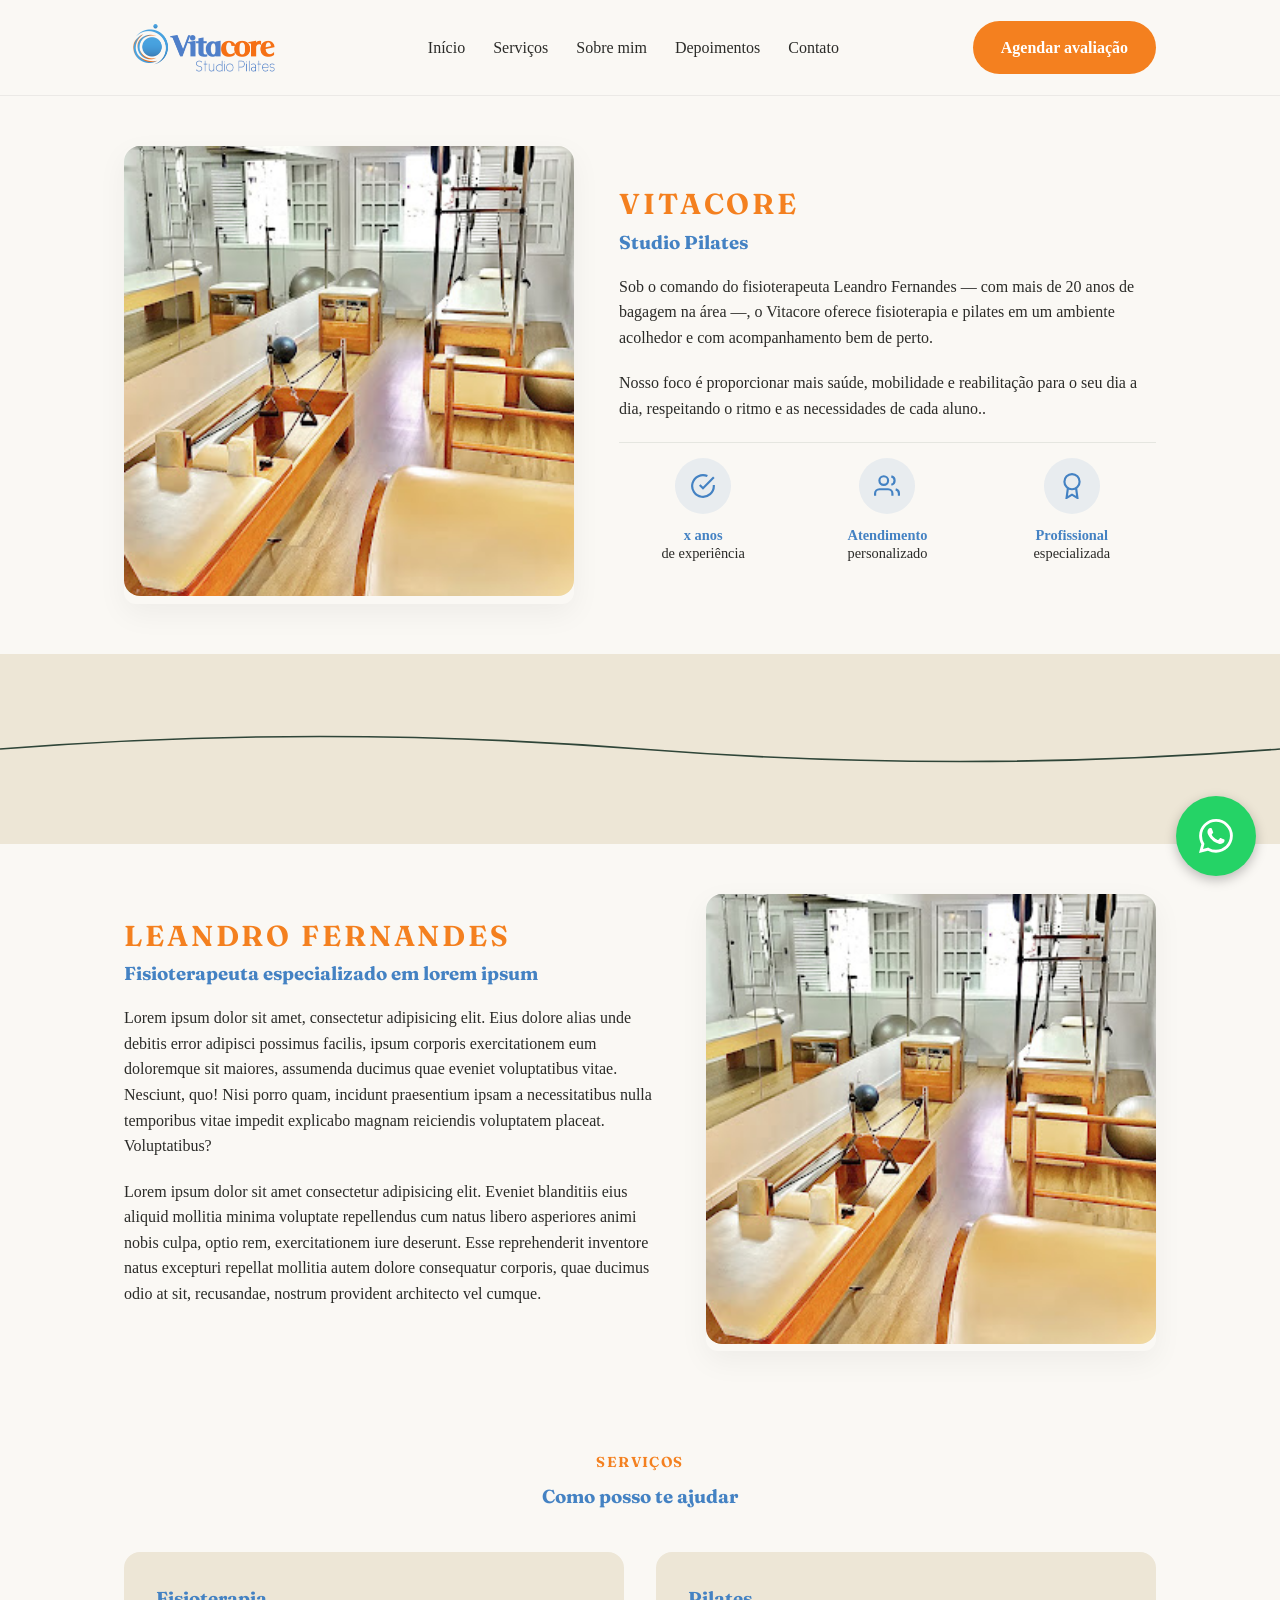
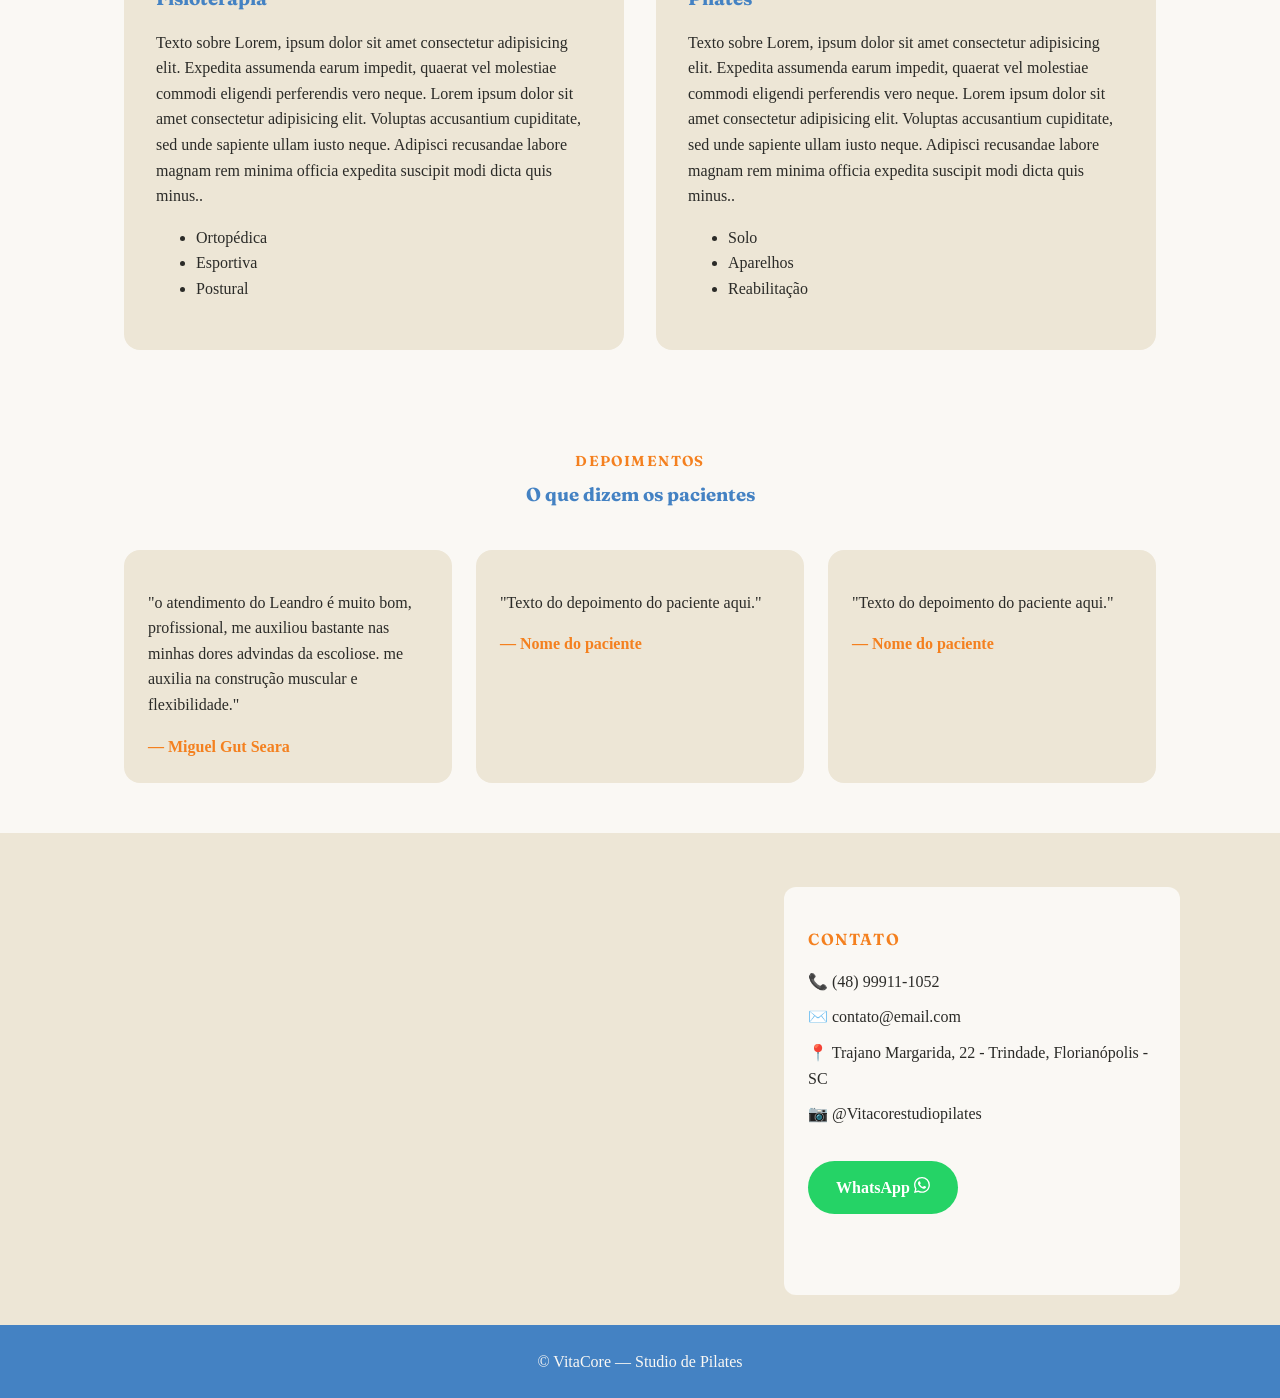
==== main.html @ 0d955689 "corrige a formatação da seção "Sobre mim" e ajusta o padding do container, além de aumentar o tamanh" ====
<!DOCTYPE html>
<html lang="pt-BR">

<head>
  <meta charset="UTF-8">
  <meta name="viewport" content="width=device-width, initial-scale=1.0">
  <title>Vitacore | Studio Pilates </title>
  <link rel="preconnect" href="https://fonts.googleapis.com">
  <link
    href="https://fonts.googleapis.com/css2?family=Fraunces:opsz,wght@9..144,400;9..144,600;9..144,700&family=Work+Sans:wght@400;500;600&display=swap"
    rel="stylesheet">
  <link rel="stylesheet" href="style.css">
</head>

<body>

  <header class="site-header">
    <div class="container header-inner">
      <!-- imagem do seu logo -->
      <a href="#" class="logo">
        <img src="img/vitacore-logo.png" alt="Vitacore Studio Pilates" class="logo-img">
      </a>

      <nav class="nav">
        <a href="#inicio">Início</a>
        <a href="#servicos">Serviços</a>
        <a href="#sobremim">Sobre mim</a>
        <a href="#depoimentos">Depoimentos</a>
        <a href="#contato">Contato</a>
      </nav>
      <a href="#contato" class="btn btn-primary nav-cta">Agendar avaliação</a>
      <button class="menu-toggle" aria-label="Abrir menu">☰</button>
    </div>
  </header>

  <main>


    <!-- SOBRE -->
    <section id="inicio" class="section sobre">
      <div class="container sobre-inner">

        <div class="sobre-gallery">
          <div class="gallery-col col-left">
            <div class="gallery-item"><img src="img/equipamentos.jpg" alt="ambiente"></div>
          </div>
        </div>

        <div class="sobre-text">
          <h2>Vitacore</h2>
          <h3 class="eyebrow">Studio Pilates</h3>

          <p>Sob o comando do fisioterapeuta Leandro Fernandes — com mais de 20 anos de bagagem na área —, o Vitacore
            oferece
            fisioterapia e pilates em um ambiente acolhedor e com acompanhamento bem de perto. </p>

          <p> Nosso foco é proporcionar mais saúde, mobilidade e reabilitação para o seu dia a dia, respeitando o ritmo
            e as
            necessidades de cada aluno..</p>

          <div class="sobre-features">
            <div class="feature-item">
              <div class="feature-icon">
                <svg viewBox="0 0 24 24" fill="none" stroke="currentColor" stroke-width="2">
                  <path d="M22 11.08V12a10 10 0 1 1-5.93-9.14"></path>
                  <polyline points="22 4 12 14.01 9 11.01"></polyline>
                </svg>
              </div>
              <p><strong>x anos</strong> de experiência</p>
            </div>

            <div class="feature-item">
              <div class="feature-icon">
                <svg viewBox="0 0 24 24" fill="none" stroke="currentColor" stroke-width="2">
                  <path d="M17 21v-2a4 4 0 0 0-4-4H5a4 4 0 0 0-4 4v2"></path>
                  <circle cx="9" cy="7" r="4"></circle>
                  <path d="M23 21v-2a4 4 0 0 0-3-3.87"></path>
                  <path d="M16 3.13a4 4 0 0 1 0 7.75"></path>
                </svg>
              </div>
              <p><strong>Atendimento</strong> personalizado</p>
            </div>

            <div class="feature-item">
              <div class="feature-icon">
                <svg viewBox="0 0 24 24" fill="none" stroke="currentColor" stroke-width="2">
                  <circle cx="12" cy="8" r="7"></circle>
                  <polyline points="8.21 13.89 7 23 12 20 17 23 15.79 13.88"></polyline>
                </svg>
              </div>
              <p><strong>Profissional</strong> especializada</p>
            </div>
          </div>
        </div>

      </div>
    </section>


    <!-- HERO -->
    <section class="hero">
      <!--  <div class="container hero-inner">
        <div class="hero-text">
          
         
       </div>
        <div class="hero-visual">
           Ilustração de linha (coluna/movimento) via SVG 
          <svg class="spine-line" viewBox="0 0 200 400" fill="none">
            <path d="M100 10 C 60 60, 140 100, 100 150 C 60 200, 140 250, 100 300 C 70 330, 130 360, 100 390"
              stroke="#C46A3E" stroke-width="3" stroke-linecap="round" />- 
          </svg>
        </div>
      </div>-->

      <!-- DIVISOR ASSINATURA -->
      <div class="divider"><svg viewBox="0 0 1200 60" preserveAspectRatio="none">
          <path d="M0 30 Q 300 0 600 30 T 1200 30" stroke="#2F4538" stroke-width="2" fill="none" />
        </svg></div>
    </section>


    <!-- SOBRE MIM -->
    <section id="sobremim" class="section sobre">
      <div class="container sobre-inner">
        <div class="sobre-text">
          <h2>Leandro Fernandes</h2>
          <h3 class="eyebrow">Fisioterapeuta especializado em lorem ipsum</h3>

          <p>Lorem ipsum dolor sit amet, consectetur adipisicing elit. Eius dolore alias unde debitis error adipisci
            possimus facilis, ipsum corporis exercitationem eum doloremque sit maiores, assumenda ducimus quae eveniet
            voluptatibus vitae. Nesciunt, quo! Nisi porro quam, incidunt praesentium ipsam a necessitatibus nulla
            temporibus vitae impedit explicabo magnam reiciendis voluptatem placeat. Voluptatibus? </p>

          <p> Lorem ipsum dolor sit amet consectetur adipisicing elit. Eveniet blanditiis eius aliquid mollitia minima
            voluptate repellendus cum natus libero asperiores animi nobis culpa, optio rem, exercitationem iure
            deserunt. Esse reprehenderit inventore natus excepturi repellat mollitia autem dolore consequatur corporis,
            quae ducimus odio at sit, recusandae, nostrum provident architecto vel cumque.</p>
        </div>
        <div class="sobre-gallery">
          <div class="gallery-col col-left">
            <div class="gallery-item"><img src="img/equipamentos.jpg" alt="ambiente"></div>
          </div>
        </div>
      </div>
    </section>


    <!-- SERVIÇOS -->
    <section id="servicos" class="section servicos">
      <div class="container">
        <h2 class="center">Serviços</h2>
        <h3 class="eyebrow center" class="center">Como posso te ajudar</h3>
        <!--aqui eu tenho que mudar para h2 a parte de cima-->
        <div class="servicos-grid">
          <article class="servico-card">
            <h3>Fisioterapia</h3>
            <p>Texto sobre Lorem, ipsum dolor sit amet consectetur adipisicing elit. Expedita assumenda earum impedit,
              quaerat vel molestiae commodi eligendi perferendis vero neque. Lorem ipsum dolor sit amet consectetur
              adipisicing elit. Voluptas accusantium cupiditate, sed unde sapiente ullam iusto neque. Adipisci
              recusandae labore magnam rem minima officia expedita suscipit modi dicta quis minus..</p>
            <ul>
              <li>Ortopédica</li>
              <li>Esportiva</li>
              <li>Postural</li>
            </ul>
          </article>
          <article class="servico-card">
            <h3>Pilates</h3>
            <p>Texto sobre Lorem, ipsum dolor sit amet consectetur adipisicing elit. Expedita assumenda earum impedit,
              quaerat vel molestiae commodi eligendi perferendis vero neque. Lorem ipsum dolor sit amet consectetur
              adipisicing elit. Voluptas accusantium cupiditate, sed unde sapiente ullam iusto neque. Adipisci
              recusandae labore magnam rem minima officia expedita suscipit modi dicta quis minus..</p>
            <ul>
              <li>Solo</li>
              <li>Aparelhos</li>
              <li>Reabilitação</li>
            </ul>
          </article>
        </div>
      </div>
    </section>

    <!-- DIFERENCIAIS 
      <section id="diferenciais" class="section diferenciais">
        <div class="container">
          <p class="eyebrow center">Diferenciais</p>
          <h2 class="center">Por que escolher esse atendimento</h2>
          <div class="diferenciais-grid">
            <div class="diferencial-item">
              <h4>Atendimento personalizado</h4>
              <p>Plano de tratamento desenhado para o seu corpo e objetivo.</p>
            </div>
            <div class="diferencial-item">
              <h4>Abordagem integrada</h4>
              <p>Fisioterapia e Pilates trabalhando juntos na sua recuperação.</p>
            </div>
            <div class="diferencial-item">
              <h4>Acompanhamento contínuo</h4>
              <p>Evolução acompanhada de perto, sessão após sessão.</p>
            </div>
          </div>
        </div>
      </section>-->

    <!-- DEPOIMENTOS -->
    <section id="depoimentos" class="section depoimentos">
      <div class="container">
        <h2 class="eyebrow center">Depoimentos</h2>
        <h3 class="center">O que dizem os pacientes</h3>
        <div class="depoimentos-track">
          <blockquote class="depoimento-card">
            <p>"o atendimento do Leandro é muito bom, profissional, me auxiliou bastante nas minhas dores advindas da
              escoliose. me auxilia na construção muscular e flexibilidade."</p>
            <cite>— Miguel Gut Seara</cite>
          </blockquote>
          <blockquote class="depoimento-card">
            <p>"Texto do depoimento do paciente aqui."</p>
            <cite>— Nome do paciente</cite>
          </blockquote>
          <blockquote class="depoimento-card">
            <p>"Texto do depoimento do paciente aqui."</p>
            <cite>— Nome do paciente</cite>
          </blockquote>
        </div>
      </div>
    </section>

    <!-- CONTATO -->
    <section id="contato" class="section-contato">


      <div class="container contato-inner">
        <!-- Mapa do Google Maps -->
        <div class="mapa">
          <iframe
            src="https://www.google.com/maps/embed?pb=!1m18!1m12!1m3!1d3536.351537026249!2d-48.5258353!3d-27.5826289!2m3!1f0!2f0!3f0!3m2!1i1024!2i768!4f13.1!3m3!1m2!1s0x952738675e968a81%3A0x57716eb5e135ae92!2sVitacore%20Studio%20Pilates!5e0!3m2!1spt-BR!2sbr!4v1784054233702!5m2!1spt-BR!2sbr"
            width="636" height="400" style="border:0;" allowfullscreen="" loading="lazy"
            referrerpolicy="strict-origin-when-cross-origin">
          </iframe>
        </div>

        <div class="contato-info">
          <h2 class="eyebrow">CONTATO</h2>

          <p>📞 (48) 99911-1052</p>
          <p>✉️ contato@email.com </p>
          <p>📍 Trajano Margarida, 22 - Trindade, Florianópolis - SC</p>
          <p>📷 @Vitacorestudiopilates</p>

          <!-- link -->
          <a href="https://wa.me/55XXXXXXXXXXX" class="btn btn-primary">WhatsApp <svg xmlns="http://www.w3.org/2000/svg"
              width="16" height="16" fill="currentColor" class="bi bi-whatsapp" viewBox="0 0 16 16">
              <path
                d="M13.601 2.326A7.85 7.85 0 0 0 7.994 0C3.627 0 .068 3.558.064 7.926c0 1.399.366 2.76 1.057 3.965L0 16l4.204-1.102a7.9 7.9 0 0 0 3.79.965h.004c4.368 0 7.926-3.558 7.93-7.93A7.9 7.9 0 0 0 13.6 2.326zM7.994 14.521a6.6 6.6 0 0 1-3.356-.92l-.24-.144-2.494.654.666-2.433-.156-.251a6.56 6.56 0 0 1-1.007-3.505c0-3.626 2.957-6.584 6.591-6.584a6.56 6.56 0 0 1 4.66 1.931 6.56 6.56 0 0 1 1.928 4.66c-.004 3.639-2.961 6.592-6.592 6.592m3.615-4.934c-.197-.099-1.17-.578-1.353-.646-.182-.065-.315-.099-.445.099-.133.197-.513.646-.627.775-.114.133-.232.148-.43.05-.197-.1-.836-.308-1.592-.985-.59-.525-.985-1.175-1.103-1.372-.114-.198-.011-.304.088-.403.087-.088.197-.232.296-.346.1-.114.133-.198.198-.33.065-.134.034-.248-.015-.347-.05-.099-.445-1.076-.612-1.47-.16-.389-.323-.335-.445-.34-.114-.007-.247-.007-.38-.007a.73.73 0 0 0-.529.247c-.182.198-.691.677-.691 1.654s.71 1.916.81 2.049c.098.133 1.394 2.132 3.383 2.992.47.205.84.326 1.129.418.475.152.904.129 1.246.08.38-.058 1.171-.48 1.338-.943.164-.464.164-.86.114-.943-.049-.084-.182-.133-.38-.232" />

            </svg>
          </a>
        </div>

      </div>
    </section>


  </main>

  <footer class="site-footer">
    <div>
      <p>&copy; <span id="year"></span> VitaCore — Studio de Pilates</p>
    </div>
  </footer>


  <a href="https://wa.me/5548999999999" class="btn-whatsapp-direito" target="_blank" rel="noopener noreferrer"
    aria-label="Fale conosco pelo WhatsApp">
    <svg xmlns="http://www.w3.org/2000/svg" width="16" height="16" fill="currentColor" class="icon-whatsapp-svg"
      viewBox="0 0 16 16">
      <path
        d="M13.601 2.326A7.85 7.85 0 0 0 7.994 0C3.627 0 .068 3.558.064 7.926c0 1.399.366 2.76 1.057 3.965L0 16l4.204-1.102a7.9 7.9 0 0 0 3.79.965h.004c4.368 0 7.926-3.558 7.93-7.93A7.9 7.9 0 0 0 13.6 2.326zM7.994 14.521a6.6 6.6 0 0 1-3.356-.92l-.24-.144-2.494.654.666-2.433-.156-.251a6.56 6.56 0 0 1-1.007-3.505c0-3.626 2.957-6.584 6.591-6.584a6.56 6.56 0 0 1 4.66 1.931 6.56 6.56 0 0 1 1.928 4.66c-.004 3.639-2.961 6.592-6.592 6.592m3.615-4.934c-.197-.099-1.17-.578-1.353-.646-.182-.065-.315-.099-.445.099-.133.197-.513.646-.627.775-.114.133-.232.148-.43.05-.197-.1-.836-.308-1.592-.985-.59-.525-.985-1.175-1.103-1.372-.114-.198-.011-.304.088-.403.087-.088.197-.232.296-.346.1-.114.133-.198.198-.33.065-.134.034-.248-.015-.347-.05-.099-.445-1.076-.612-1.47-.16-.389-.323-.335-.445-.34-.114-.007-.247-.007-.38-.007a.73.73 0 0 0-.529.247c-.182.198-.691.677-.691 1.654s.71 1.916.81 2.049c.098.133 1.394 2.132 3.383 2.992.47.205.84.326 1.129.418.475.152.904.129 1.246.08.38-.058 1.171-.48 1.338-.943.164-.464.164-.86.114-.943-.049-.084-.182-.133-.38-.232">
      </path>
    </svg>
  </a>
</body>

</html>
---- style.css ----
:root {
  --verde: #4482C3;
  --areia: #EDE6D6;
  --terracota: #F4801F;
  --branco-quente: #FAF8F4;
  --grafite: #2B2B28;
  --verde-whatsapp: #25D366;

  --font-display: "Fraunces", serif;
  --font-body: "Work Sans", sans-serif;
}

* {
  box-sizing: border-box;
}

body {
  margin: 0;
  font-family: var(--branco-quente);
  padding: 0px 0;
  color: var(--grafite);
  background: var(--areia);
  line-height: 1.6;
}

h1,
h2,
h3,
h4 {
  font-family: var(--font-display);
  color: var(--verde);
  margin: 0 0 .5em;
}

.container {
  max-width: 1390px;
  margin: 0 100px;
  padding: 50px 24px 50px;
}

.section {
  padding: 0px 0;
}

h2 {
  text-transform: uppercase;
  letter-spacing: .1em;
  font-size: .9rem;
  color: var(--terracota);
  font-weight: 650;
}

.center {
  text-align: center;
  margin-left: auto;
  margin-right: auto;
}

.eyebrow center {
  text-transform: uppercase;
  letter-spacing: .1em;
  font-size: .9rem;
  color: var(--verde);
  font-weight: 600;
}

/* Botões */
.btn {
  display: inline-block;
  padding: 14px 28px;
  border-radius: 999px;
  text-decoration: none;
  font-weight: 600;
  transition: transform .15s ease, opacity .15s ease;
}

.btn-primary {
  background: var(--terracota);
  color: #fff;
}

.btn-primary:hover {
  transform: translateY(-2px);
}

.btn-ghost {
  background: transparent;
  color: var(--verde);
  border: 1px solid var(--verde);
}

.btn-ghost:hover {
  background: var(--verde);
  color: #fff;
}

/* Header */
.site-header {
  position: sticky;
  top: 0;
  z-index: 10;
  background: var(--branco-quente);
  border-bottom: 1px solid rgba(0, 0, 0, .06);
}

.header-inner {
  display: flex;
  align-items: center;
  justify-content: space-between;
  padding: 16px 24px;
}

.header-inner {
  display: flex;
  align-items: center;
  justify-content: space-between;
  padding: 16px 24px;
}

/* Modificado: Ajustado para alinhar a imagem do logo */
.logo {
  display: flex;
  align-items: center;
  text-decoration: none;
}

/* Adicionado: Controla o tamanho e proporção do logo vazado */
.logo-img {
  width: 170px; /* Tamanho ideal para não quebrar a altura do seu header */
  height: auto;  /* Mantém a proporção perfeita */
  display: block;
}

.nav {
  display: flex;
  gap: 28px;
}

.nav a {
  color: var(--grafite);
  text-decoration: none;
  font-weight: 500;
}

.nav a:hover {
  color: var(--terracota);
}

.menu-toggle {
  display: none;
  background: none;
  border: none;
  font-size: 1.5rem;
}

/* Hero */
.hero {
  padding: 70px 0;
  background: var(--areia);
}

.hero-inner {
  display: flex;
  align-items: center;
  gap: 48px;
}

.hero-text {
  flex: 1;
}

.hero-text h1 {
  font-size: 2.6rem;
  line-height: 1.2;
}

.hero-text h1 em {
  color: var(--terracota);
  font-style: normal;
}

.hero-sub {
  max-width: 480px;
}

.hero-actions {
  display: flex;
  gap: 16px;
  margin-top: 24px;
}

.hero-visual {
  flex: 0 0 220px;
  display: flex;
  justify-content: center;
}

.spine-line {
  width: 160px;
  height: auto;
}

/* Divider assinatura */
.divider {
  line-height: 0;
}

.divider svg {
  width: 100%;
  height: 50px;
  display: block;
}

/* Sobre */
.sobre {
  background: var(--branco-quente); /* Alinhado ao seu padrão de cores claras */
}

.sobre-inner {
  display: flex;
  gap: 45px;
  align-items: center;
}

/* LADO ESQUERDO - Mosaico de Fotos */
.sobre-gallery {
  max-width: 550px;
}

.gallery-col {
  display: flex;
  flex-direction: column;
  gap: 16px;
  width: 100%;
}

.gallery-item {
  width: 100%;
  border-radius: 12px; /* Combina com suas bordas arredondadas de 12px/16px */
  overflow: hidden;
  box-shadow: 0 10px 30px rgba(0, 0, 0, 0.05); /* Sombra elegante e suave */
}

.gallery-item img {
  width: 450px;       /* Aumenta a largura para avançar um pouco até o texto */
  height: 450px;      /* Aumenta a altura para descer até o nível dos ícones */
  object-fit: cover;  /* ESSENCIAL: faz a foto preencher o quadrado recortando as bordas sem achatar */
  border-radius: 16px; /* Mantém os cantos arredondados bonitos */
  transition: transform 0.4s ease;
}

/* Efeito Hover sutil */
.gallery-item:hover img {
  transform: scale(1.04);
}

/* LADO DIREITO - Conteúdo de texto */
.sobre-text {
  flex: 1;
}

.sobre-text h2 {
  margin-top: 0px;
  margin-bottom: 6px;
  font-size: 1.8rem;
  line-height: 1.2;
}

.sobre-text p {
  margin-bottom: 20px;
}

/* Linha de Diferenciais / Ícones */
.sobre-features {
  display: flex;
  justify-content: space-between;
  gap: 16px;
  margin-top: 20px;
  border-top: 1px solid rgba(47, 69, 56, 0.1);
  padding-top: 15px;
}

.feature-item {
  flex: 1;
  text-align: center;
  display: flex;
  flex-direction: column;
  align-items: center;
}

.feature-icon {
  width: 56px;
  height: 56px;
  background-color: rgba(68, 130, 195, 0.1); /* 10% do seu azul (--verde) para fundo do ícone */
  border-radius: 50%;
  display: flex;
  align-items: center;
  justify-content: center;
  margin-bottom: 12px;
}

.feature-icon svg {
  width: 26px;
  height: 26px;
  stroke: var(--verde); /* Usa o seu azul nas bordas dos ícones */
}

.feature-item p {
  font-size: 0.9rem;
  color: var(--grafite);
  line-height: 1.3;
  margin: 0;
}

.feature-item p strong {
  display: block; /* Quebra a linha como no design original */
  color: var(--verde); /* Mantém o termo chave em destaque com a cor principal */
}

/* ==========================================
   Responsivo (Adaptado para o Mosaico)
   ========================================== */
@media (max-width: 768px) {
  .nav-cta {
    display: none;
  }

  .menu-toggle {
    display: block;
  }

  .nav {
    display: none;
    flex-direction: column;
    position: absolute;
    top: 100%;
    left: 0;
    right: 0;
    background: var(--branco-quente);
    padding: 16px 24px;
  }

  .nav.open {
    display: flex;
  }

  /* Ajuste no Flex para empilhar no Celular */
  .hero-inner,
  .sobre-inner,
  .contato-inner {
    flex-direction: column;
  }

  /* Remove o desalinhamento do mosaico no celular para não cortar a tela */
  .col-left, .col-right {
    transform: translateY(0);
  }
  
  .sobre-gallery {
    max-width: 100%;
    margin-bottom: 32px; /* Margem de respiro antes do texto */
  }

  .sobre-features {
    flex-direction: column;
    gap: 32px;
  }

  .servicos-grid,
  .diferenciais-grid,
  .depoimentos-track {
    grid-template-columns: 1fr;
  }

  .hero-text h1 {
    font-size: 2rem;
  }
}

/* Serviços */
.servicos {
  background: var(--branco-quente);
}

.servicos-grid {
  display: grid;
  grid-template-columns: 1fr 1fr;
  gap: 32px;
  margin-top: 40px;
}

.servico-card {
  background: var(--areia);
  padding: 32px;
  border-radius: 16px;
}

/* Diferenciais */
.diferenciais-grid {
  display: grid;
  grid-template-columns: repeat(3, 1fr);
  gap: 32px;
  margin-top: 40px;
}

.diferencial-item {
  text-align: center;
}

/* Depoimentos */
.depoimentos {
  background: var(--branco-quente);
}

.depoimentos-track {
  display: grid;
  grid-template-columns: repeat(3, 1fr);
  gap: 24px;
  margin-top: 40px;
}

.depoimento-card {
  background: var(--areia);
  padding: 24px;
  border-radius: 16px;
  margin: 0;
}

.depoimento-card cite {
  color: var(--terracota);
  display: block;
  margin-top: 12px;
  font-style: normal;
  font-weight: 600;
}

/* Contato */

.contato-inner {
  display: flex;
  justify-content: space-evenly;
  padding: 30px 0;
  gap: 48px;
}

.contato-text,
.contato-form {
  flex: 1;
}

.contato-info {
  background-color: var(--branco-quente);
  margin-top: 24px;
  padding: 24px;
  border-radius: 12px;
}

.contato-info h2.eyebrow {
  margin-top: 1rem;
  margin-bottom: 1rem;
  font-size: 1rem;
}

.contato-info p {
  margin: 10px 0;
}

.contato-info .btn-primary {
  margin-top: 24px; 
  background-color: var(--verde-whatsapp); /* Cor do botão WhatsApp */
  color: #fff;  
}

.contato-form {
  display: flex;
  flex-direction: column;
  gap: 16px;
}

.contato-form input,
.contato-form textarea {
  padding: 14px;
  border: 1px solid rgba(47, 69, 56, .3);
  border-radius: 8px;
  font-family: var(--font-body);
  background: var(--branco-quente);
}

iframe {
  border: 0;
  border-radius: 12px;
  margin-top: 24px;
}

/* Footer */
.site-footer {
  background: var(--verde);
  color: var(--branco-quente);
  padding: 8px 0;
  text-align: center;
}


/* Responsivo */
@media (max-width: 768px) {
  .nav-cta {
    display: none;
  }

  .menu-toggle {
    display: block;
  }

  .nav {
    display: none;
    flex-direction: column;
    position: absolute;
    top: 100%;
    left: 0;
    right: 0;
    background: var(--branco-quente);
    padding: 16px 24px;
  }

  .nav.open {
    display: flex;
  }

  .hero-inner,
  .sobre-inner,
  .contato-inner {
    flex-direction: column;
  }

  .servicos-grid,
  .diferenciais-grid,
  .depoimentos-track {
    grid-template-columns: 1fr;
  }

  .hero-text h1 {
    font-size: 2rem;
  }
}

/* ==========================================
   Botão Flutuante do WhatsApp (Direita)
   ========================================== */
.btn-whatsapp-direito {
  position: fixed;
  bottom: 24px;              /* Distância da borda inferior */
  right: 24px;               /* CORREÇÃO AQUI: Mudado de left para right */
  background-color: #25D366; 
  color: #ffffff;            
  width: 80px;
  height: 80px;
  border-radius: 50%;        
  display: flex;
  align-items: center;
  justify-content: center;
  box-shadow: 0 4px 12px rgba(0, 0, 0, 0.25); 
  z-index: 9999;             
  transition: transform 0.2s ease, background-color 0.2s ease;
}

/* Tamanho do ícone SVG interno */
.icon-whatsapp-svg {
  width: 34px;
  height: 34px;
}

/* Efeito Hover */
.btn-whatsapp-direito:hover {
  background-color: #128C7E; 
  transform: scale(1.1);     
}

/* Ajustes finos para telas de celular */
@media (max-width: 768px) {
  .btn-whatsapp-direito {
    bottom: 16px;            
    right: 16px;             /* CORREÇÃO AQUI: Mudado de left para right no responsivo */
    width: 54px;             
    height: 54px;
  }
  
  .icon-whatsapp-svg {
    width: 30px;
    height: 30px;
  }


}
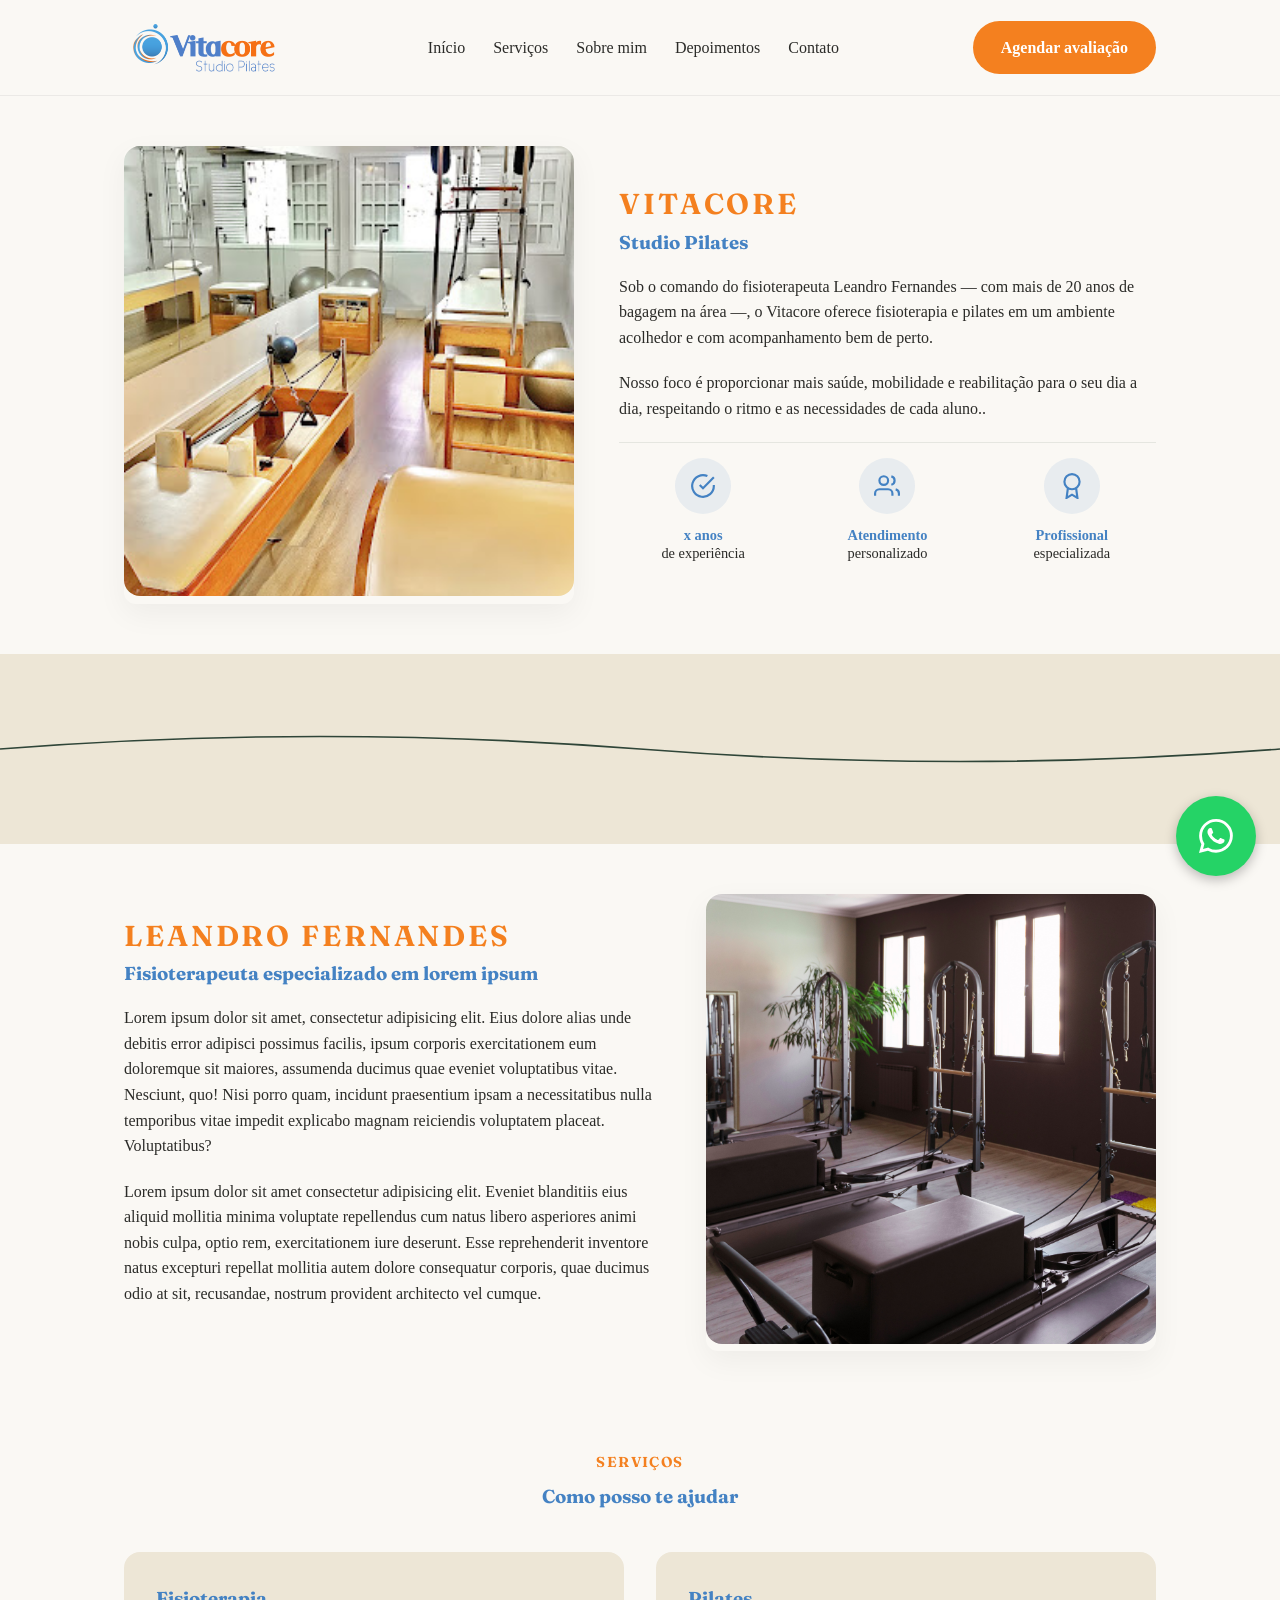
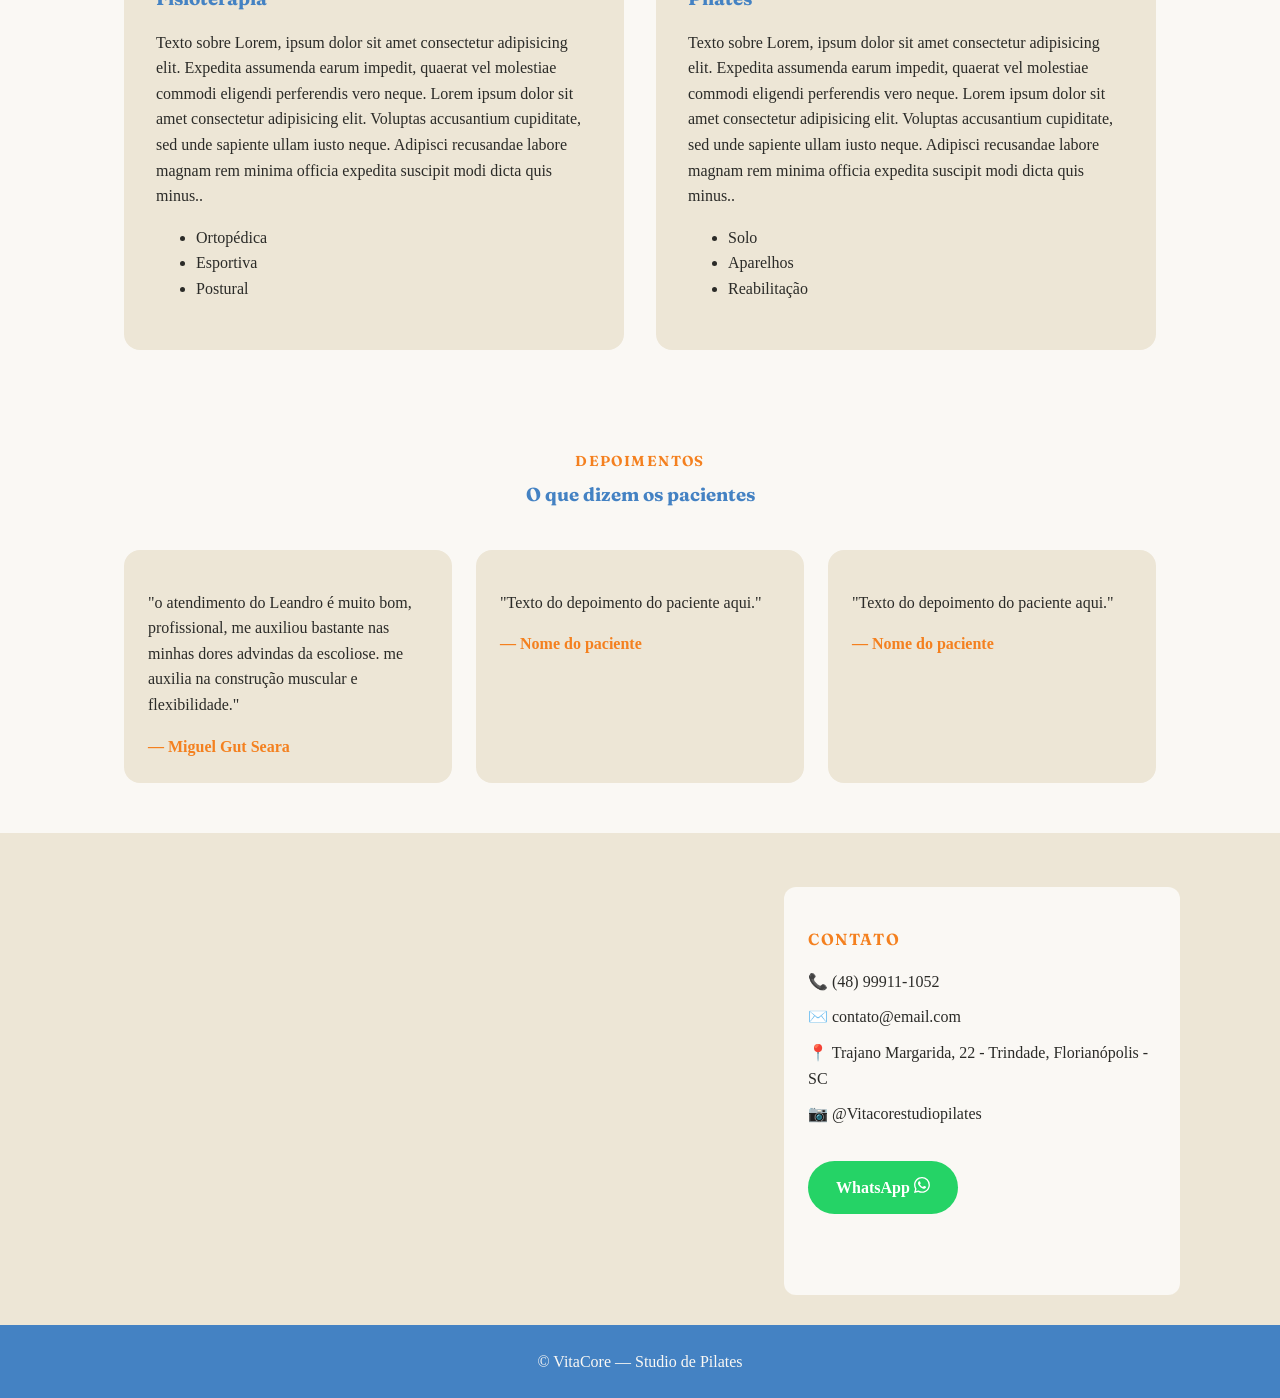
==== commit f8bf6b39: "substitui imagem de equipamentos na galeria por uma nova imagem do estúdio" ====
--- a/main.html
+++ b/main.html
@@ -139,7 +139,7 @@
         </div>
         <div class="sobre-gallery">
           <div class="gallery-col col-left">
-            <div class="gallery-item"><img src="img/equipamentos.jpg" alt="ambiente"></div>
+            <div class="gallery-item"><img src="img/pilates-reformer-classroom-with-equipment.jpg" alt="ambiente"></div>
           </div>
         </div>
       </div>
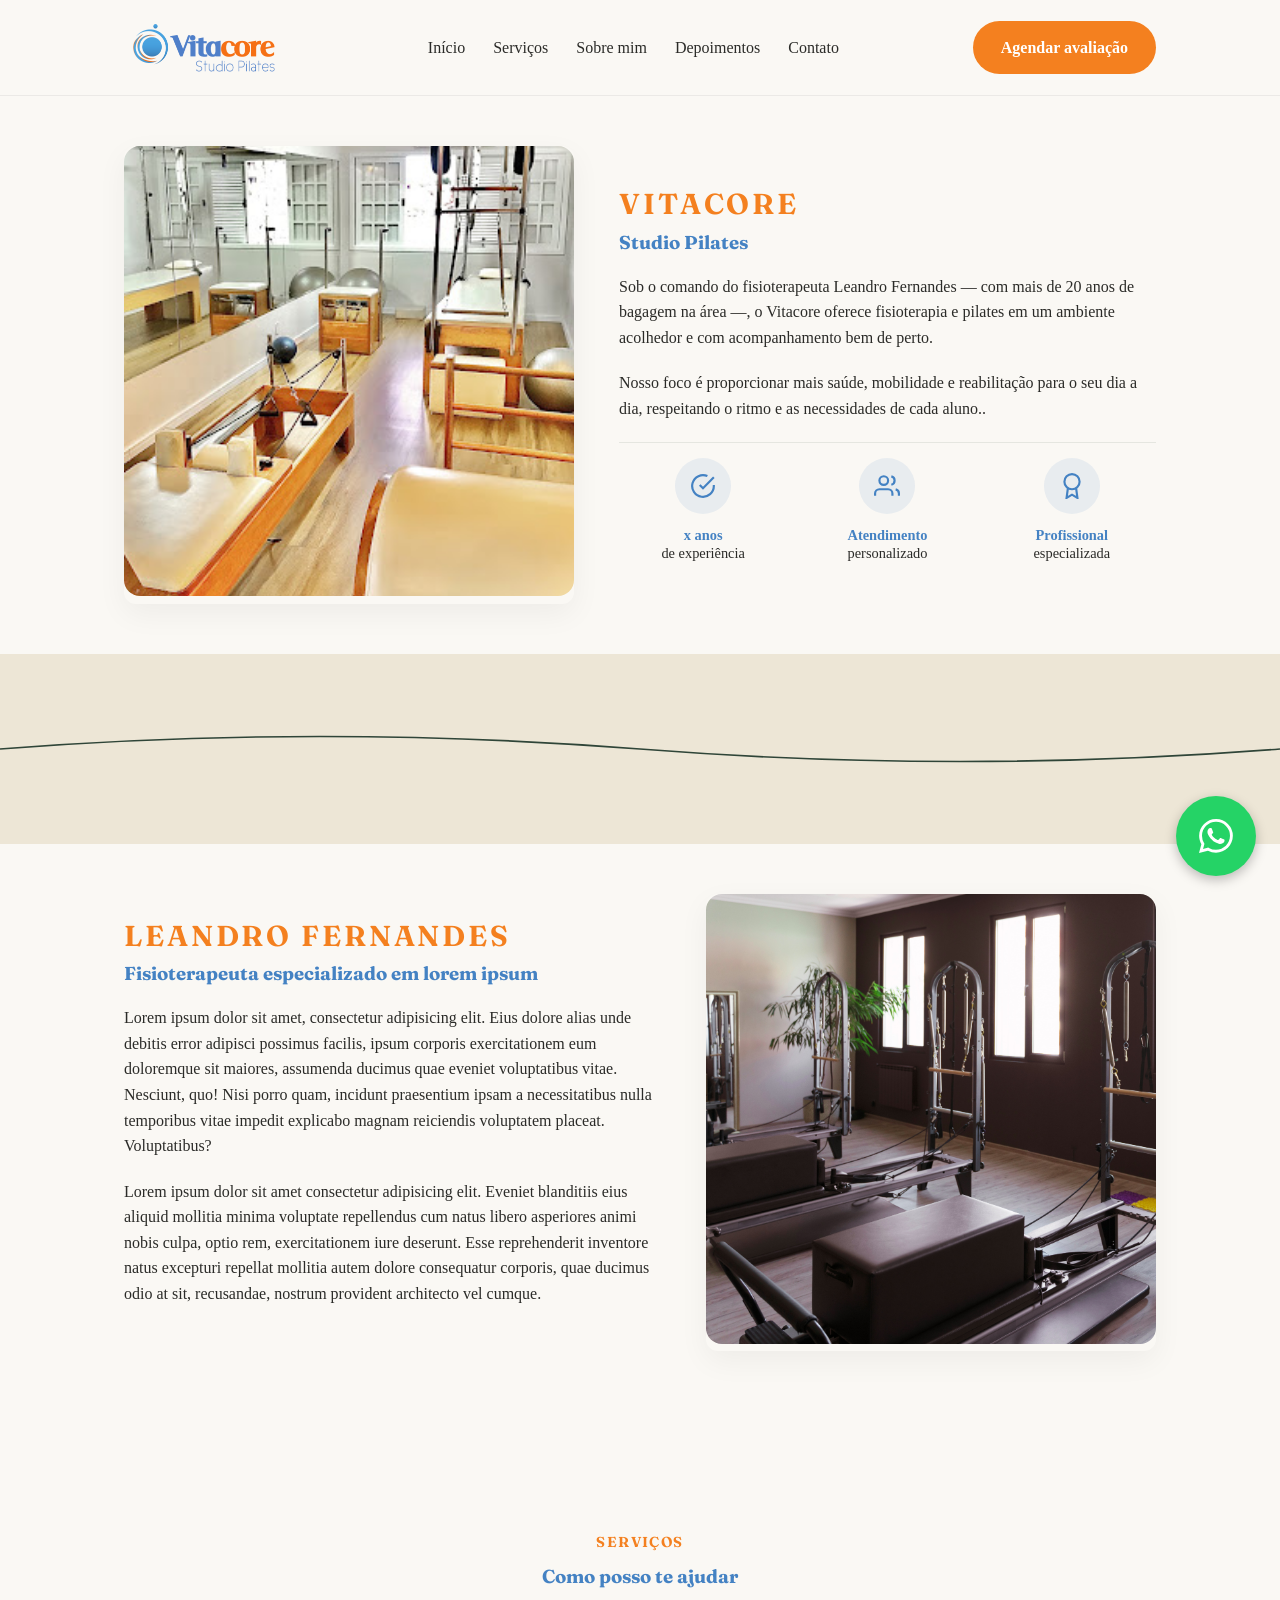
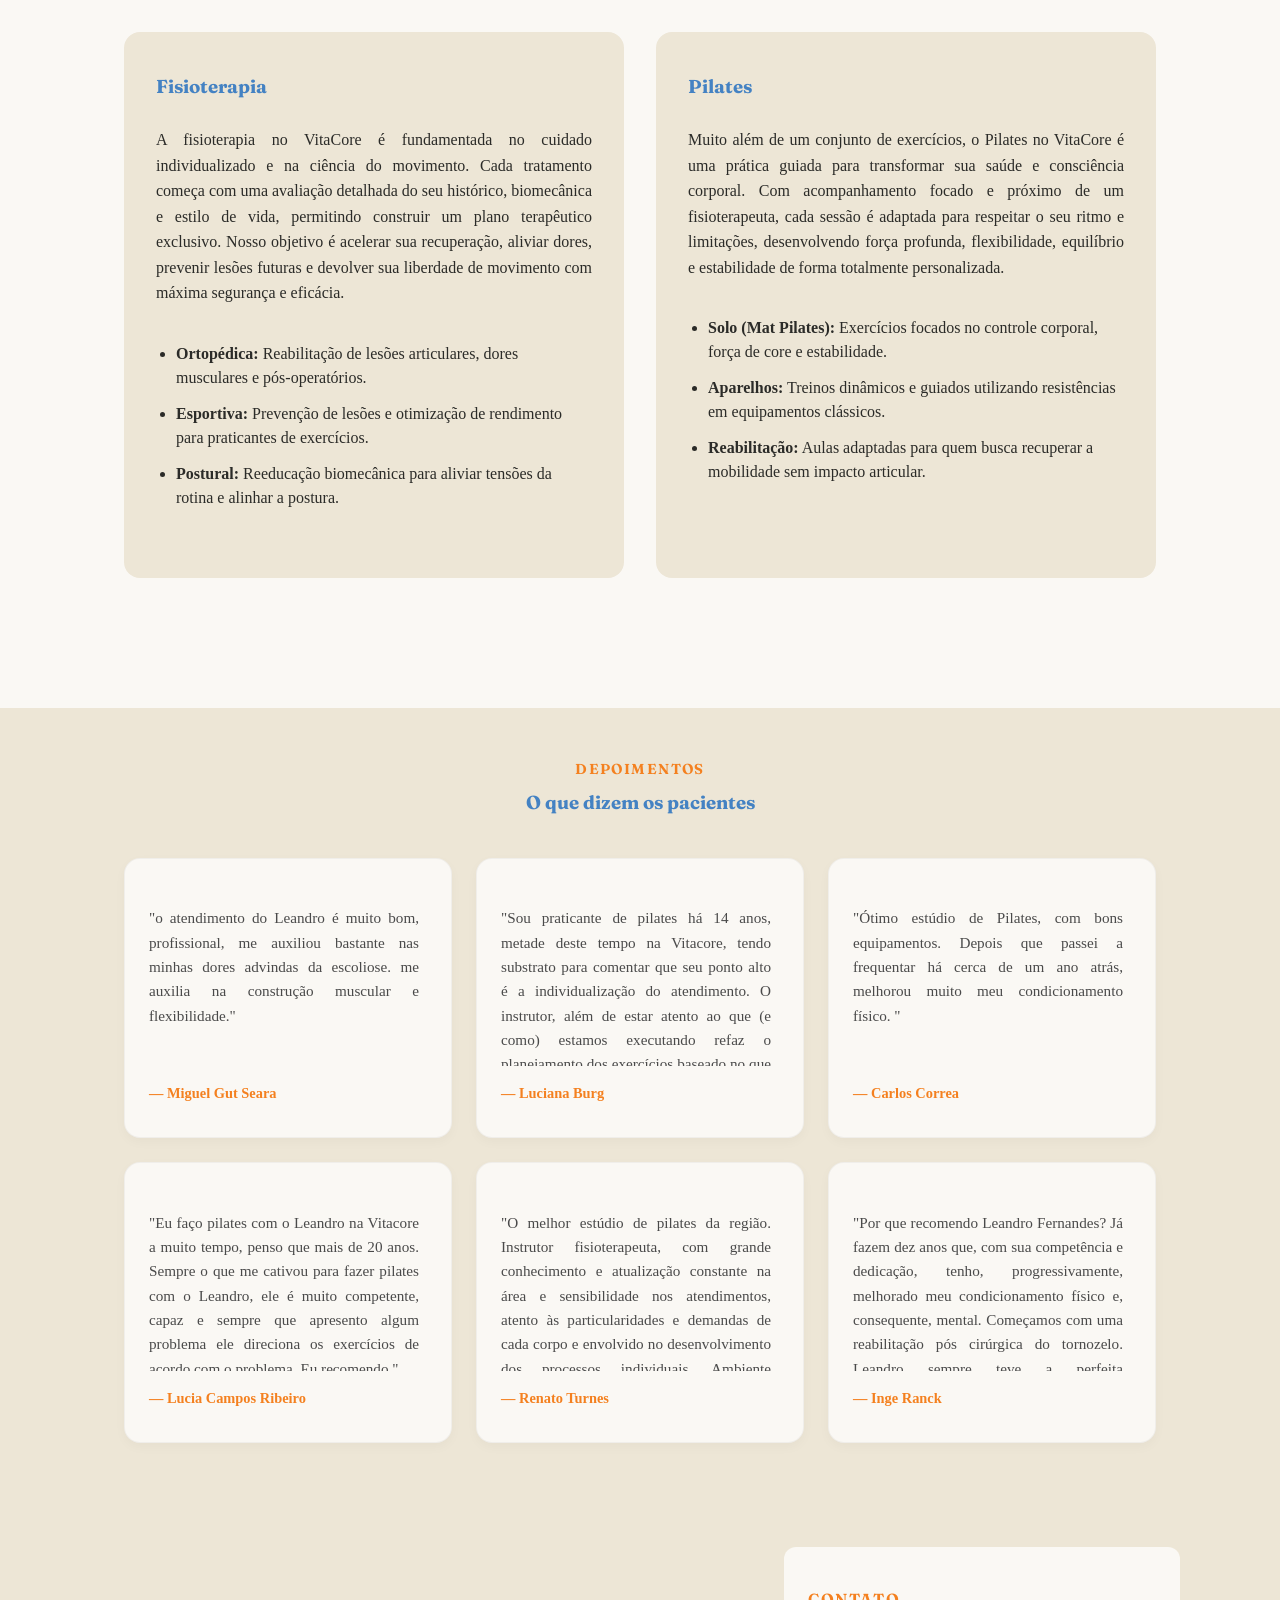
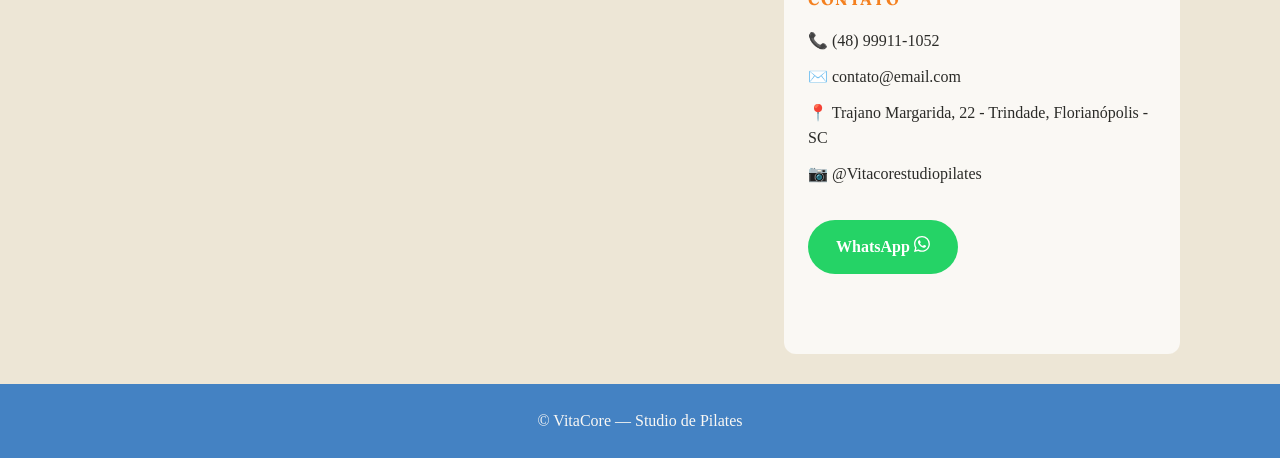
==== commit 53bc2ea7: "atualiza a seção "Serviços" com descrições detalhadas e melhorias no layout, além de adicionar novos" ====
--- a/main.html
+++ b/main.html
@@ -147,34 +147,39 @@
 
 
     <!-- SERVIÇOS -->
-    <section id="servicos" class="section servicos">
+        <section id="servicos" class="section servicos">
       <div class="container">
-        <h2 class="center">Serviços</h2>
-        <h3 class="eyebrow center" class="center">Como posso te ajudar</h3>
-        <!--aqui eu tenho que mudar para h2 a parte de cima-->
+        <h2 class="eyebrow center">SERVIÇOS</h2>
+        <h3 class="center">Como posso te ajudar</h3>
+
         <div class="servicos-grid">
           <article class="servico-card">
             <h3>Fisioterapia</h3>
-            <p>Texto sobre Lorem, ipsum dolor sit amet consectetur adipisicing elit. Expedita assumenda earum impedit,
-              quaerat vel molestiae commodi eligendi perferendis vero neque. Lorem ipsum dolor sit amet consectetur
-              adipisicing elit. Voluptas accusantium cupiditate, sed unde sapiente ullam iusto neque. Adipisci
-              recusandae labore magnam rem minima officia expedita suscipit modi dicta quis minus..</p>
+            <p>
+              A fisioterapia no VitaCore é fundamentada no cuidado individualizado e na ciência do movimento. Cada
+              tratamento começa com uma avaliação detalhada do seu histórico, biomecânica e estilo de vida, permitindo
+              construir um plano terapêutico exclusivo. Nosso objetivo é acelerar sua recuperação, aliviar dores,
+              prevenir lesões futuras e devolver sua liberdade de movimento com máxima segurança e eficácia.
+            </p>
             <ul>
-              <li>Ortopédica</li>
-              <li>Esportiva</li>
-              <li>Postural</li>
+              <li><strong>Ortopédica:</strong> Reabilitação de lesões articulares, dores musculares e pós-operatórios.</li>
+              <li><strong>Esportiva:</strong> Prevenção de lesões e otimização de rendimento para praticantes de exercícios.</li>
+              <li><strong>Postural:</strong> Reeducação biomecânica para aliviar tensões da rotina e alinhar a postura.</li>
             </ul>
           </article>
+
           <article class="servico-card">
             <h3>Pilates</h3>
-            <p>Texto sobre Lorem, ipsum dolor sit amet consectetur adipisicing elit. Expedita assumenda earum impedit,
-              quaerat vel molestiae commodi eligendi perferendis vero neque. Lorem ipsum dolor sit amet consectetur
-              adipisicing elit. Voluptas accusantium cupiditate, sed unde sapiente ullam iusto neque. Adipisci
-              recusandae labore magnam rem minima officia expedita suscipit modi dicta quis minus..</p>
+            <p>
+              Muito além de um conjunto de exercícios, o Pilates no VitaCore é uma prática guiada para transformar sua
+              saúde e consciência corporal. Com acompanhamento focado e próximo de um fisioterapeuta, cada sessão é
+              adaptada para respeitar o seu ritmo e limitações, desenvolvendo força profunda, flexibilidade, equilíbrio
+              e estabilidade de forma totalmente personalizada.
+            </p>
             <ul>
-              <li>Solo</li>
-              <li>Aparelhos</li>
-              <li>Reabilitação</li>
+              <li><strong>Solo (Mat Pilates):</strong> Exercícios focados no controle corporal, força de core e estabilidade.</li>
+              <li><strong>Aparelhos:</strong> Treinos dinâmicos e guiados utilizando resistências em equipamentos clássicos.</li>
+              <li><strong>Reabilitação:</strong> Aulas adaptadas para quem busca recuperar a mobilidade sem impacto articular.</li>
             </ul>
           </article>
         </div>
@@ -215,12 +220,55 @@
             <cite>— Miguel Gut Seara</cite>
           </blockquote>
           <blockquote class="depoimento-card">
-            <p>"Texto do depoimento do paciente aqui."</p>
-            <cite>— Nome do paciente</cite>
-          </blockquote>
-          <blockquote class="depoimento-card">
-            <p>"Texto do depoimento do paciente aqui."</p>
-            <cite>— Nome do paciente</cite>
+            <p>"Sou praticante de pilates há 14 anos, metade deste tempo na Vitacore, tendo substrato para comentar que
+              seu ponto
+              alto é a individualização do atendimento. O instrutor, além de estar atento ao que (e como) estamos
+              executando refaz o
+              planejamento dos exercícios baseado no que trazemos de necessidades e faz os ajustes pertinentes. Esta
+              flexibilidade é
+              fundamental quando fazemos pilates motivados não só por questões de saúde, mas também para auxílio em
+              outra atividade
+              física / esporte. Pessoalmente consegui crescer na prática do Yoga on line com a parceria que tenho no
+              pilates e
+              estímulo para evoluir sempre. São atividades complementares que funcionam muito bem.
+              Ter um instrutor que seja fisioterapeuta também faz uma grande diferença pela leitura que faz das
+              particularidades de
+              cada aluno; neste sentido Leandro é eficiente e bastante versátil. Super recomendo!"</p>
+            <cite>— Luciana Burg</cite>
+          </blockquote>
+          <blockquote class="depoimento-card">
+            <p>"Ótimo estúdio de Pilates, com bons equipamentos. Depois que passei a frequentar há cerca de um ano
+              atrás, melhorou muito meu condicionamento físico.
+              "</p>
+            <cite>— Carlos Correa</cite>
+          </blockquote>
+          <blockquote class="depoimento-card">
+            <p>"Eu faço pilates com o Leandro na Vitacore a muito tempo, penso que mais de 20 anos. Sempre o que me
+              cativou para fazer pilates com o Leandro, ele é muito competente, capaz e sempre que apresento algum
+              problema ele direciona os exercícios de acordo com o problema. Eu recomendo."</p>
+            <cite>— Lucia Campos Ribeiro</cite>
+          </blockquote>
+          <blockquote class="depoimento-card">
+            <p>"O melhor estúdio de pilates da região. Instrutor fisioterapeuta, com grande conhecimento e atualização
+              constante na área e sensibilidade nos atendimentos, atento às particularidades e demandas de cada corpo e
+              envolvido no desenvolvimento dos processos individuais. Ambiente agradável, ótimos equipamentos e
+              excelente trilha sonora. Recomendo!"</p>
+            <cite>— Renato Turnes</cite>
+          </blockquote>
+          <blockquote class="depoimento-card">
+            <p>"Por que recomendo Leandro Fernandes?
+              Já fazem dez anos que, com sua competência e dedicação, tenho, progressivamente, melhorado meu
+              condicionamento físico e, consequente, mental. Começamos com uma reabilitação pós cirúrgica do tornozelo.
+              Leandro sempre teve a perfeita compreensão para adaptar a fisioterapia a cada diferente situação de saúde
+              que vivenciei. Melhorou muito minha postura e consciência corporal, equilíbrio, força e tônus muscular,
+              além da redução do estresse e quase eliminação das dores crônicas que apresentava no início. E, dizem,
+              também teve o bônus estético...
+              Nesses anos todos, também conheci tantas outras pessoas e observar seu cuidado em personalizar o trabalho
+              de acordo com as necessidades, condições, objetivos e limitações de cada uma.
+              Os equipamentos oferecidos pelo estúdio, tanto para Pilates, como a plataforma vibratória, são de
+              excelente qualidade.
+              Além disso, Leandro tem uma ótima conversa e excelente gosto musical."</p>
+            <cite>— Inge Ranck</cite>
           </blockquote>
         </div>
       </div>
--- a/style.css
+++ b/style.css
@@ -380,6 +380,8 @@
 /* Serviços */
 .servicos {
   background: var(--branco-quente);
+  padding: 80px 0; /* Aumenta a área vertical para ocupar bem a tela */
+  width: 100%;
 }
 
 .servicos-grid {
@@ -387,12 +389,30 @@
   grid-template-columns: 1fr 1fr;
   gap: 32px;
   margin-top: 40px;
+  width: 100%;
 }
 
 .servico-card {
   background: var(--areia);
-  padding: 32px;
+  padding: 40px 32px; /* Unifica o preenchimento para os cards ficarem imponentes */
   border-radius: 16px;
+  display: flex;
+  flex-direction: column;
+}
+
+.servico-card p {
+  line-height: 1.6;
+  margin-bottom: 20px;
+  text-align: justify;
+}
+
+.servico-card ul {
+  padding-left: 20px;
+}
+
+.servico-card li {
+  margin-bottom: 12px;
+  line-height: 1.5;
 }
 
 /* Diferenciais */
@@ -407,32 +427,80 @@
   text-align: center;
 }
 
-/* Depoimentos */
+/* Diferenciais */
+.diferenciais-grid {
+  display: grid;
+  grid-template-columns: repeat(3, 1fr);
+  gap: 32px;
+  margin-top: 40px;
+}
+
+.diferencial-item {
+  text-align: center;
+}
+
+//* Depoimentos */
 .depoimentos {
   background: var(--branco-quente);
+  padding: 60px 0; /* Dá um respiro bom para a seção */
 }
 
 .depoimentos-track {
   display: grid;
-  grid-template-columns: repeat(3, 1fr);
+  /* Cria as 3 colunas. Ao adicionar 6 cards no HTML, ele criará 2 linhas automaticamente */
+  grid-template-columns: repeat(3, 1fr); 
   gap: 24px;
   margin-top: 40px;
 }
 
 .depoimento-card {
-  background: var(--areia);
-  padding: 24px;
+  background: var(--branco-quente);
+  padding: 32px 24px;
   border-radius: 16px;
   margin: 0;
+  display: flex;
+  flex-direction: column;
+  justify-content: space-between; /* Garante o autor/cite sempre alinhado no rodapé do card */
+  box-shadow: 0 4px 12px rgba(0, 0, 0, 0.03); /* Elevação suave e profissional */
+  border: 1px solid rgba(0, 0, 0, 0.04); /* Borda sutil de acabamento */
+  transition: transform 0.2s ease, box-shadow 0.2s ease;
+}
+
+/* Efeito moderno ao passar o mouse */
+.depoimento-card:hover {
+  transform: translateY(-4px);
+  box-shadow: 0 8px 20px rgba(0, 0, 0, 0.06);
+}
+
+.depoimento-card p {
+  color: #4A4A4A;
+  font-size: 0.95rem;
+  line-height: 1.6;
+  margin-bottom: 16px;
+  max-height: 160px;
+  overflow-y: auto;
+  padding-right: 8px;
+  text-align: justify;
+}
+
+/* Deixa a barra de rolagem (scrollbar) discreta, caso o texto seja gigante */
+.depoimento-card p::-webkit-scrollbar {
+  width: 4px;
+}
+
+.depoimento-card p::-webkit-scrollbar-thumb {
+  background: var(--terracota);
+  border-radius: 4px;
 }
 
 .depoimento-card cite {
   color: var(--terracota);
   display: block;
-  margin-top: 12px;
   font-style: normal;
-  font-weight: 600;
-}
+  font-weight: 700;
+  font-size: 0.9rem;
+}
+
 
 /* Contato */
 
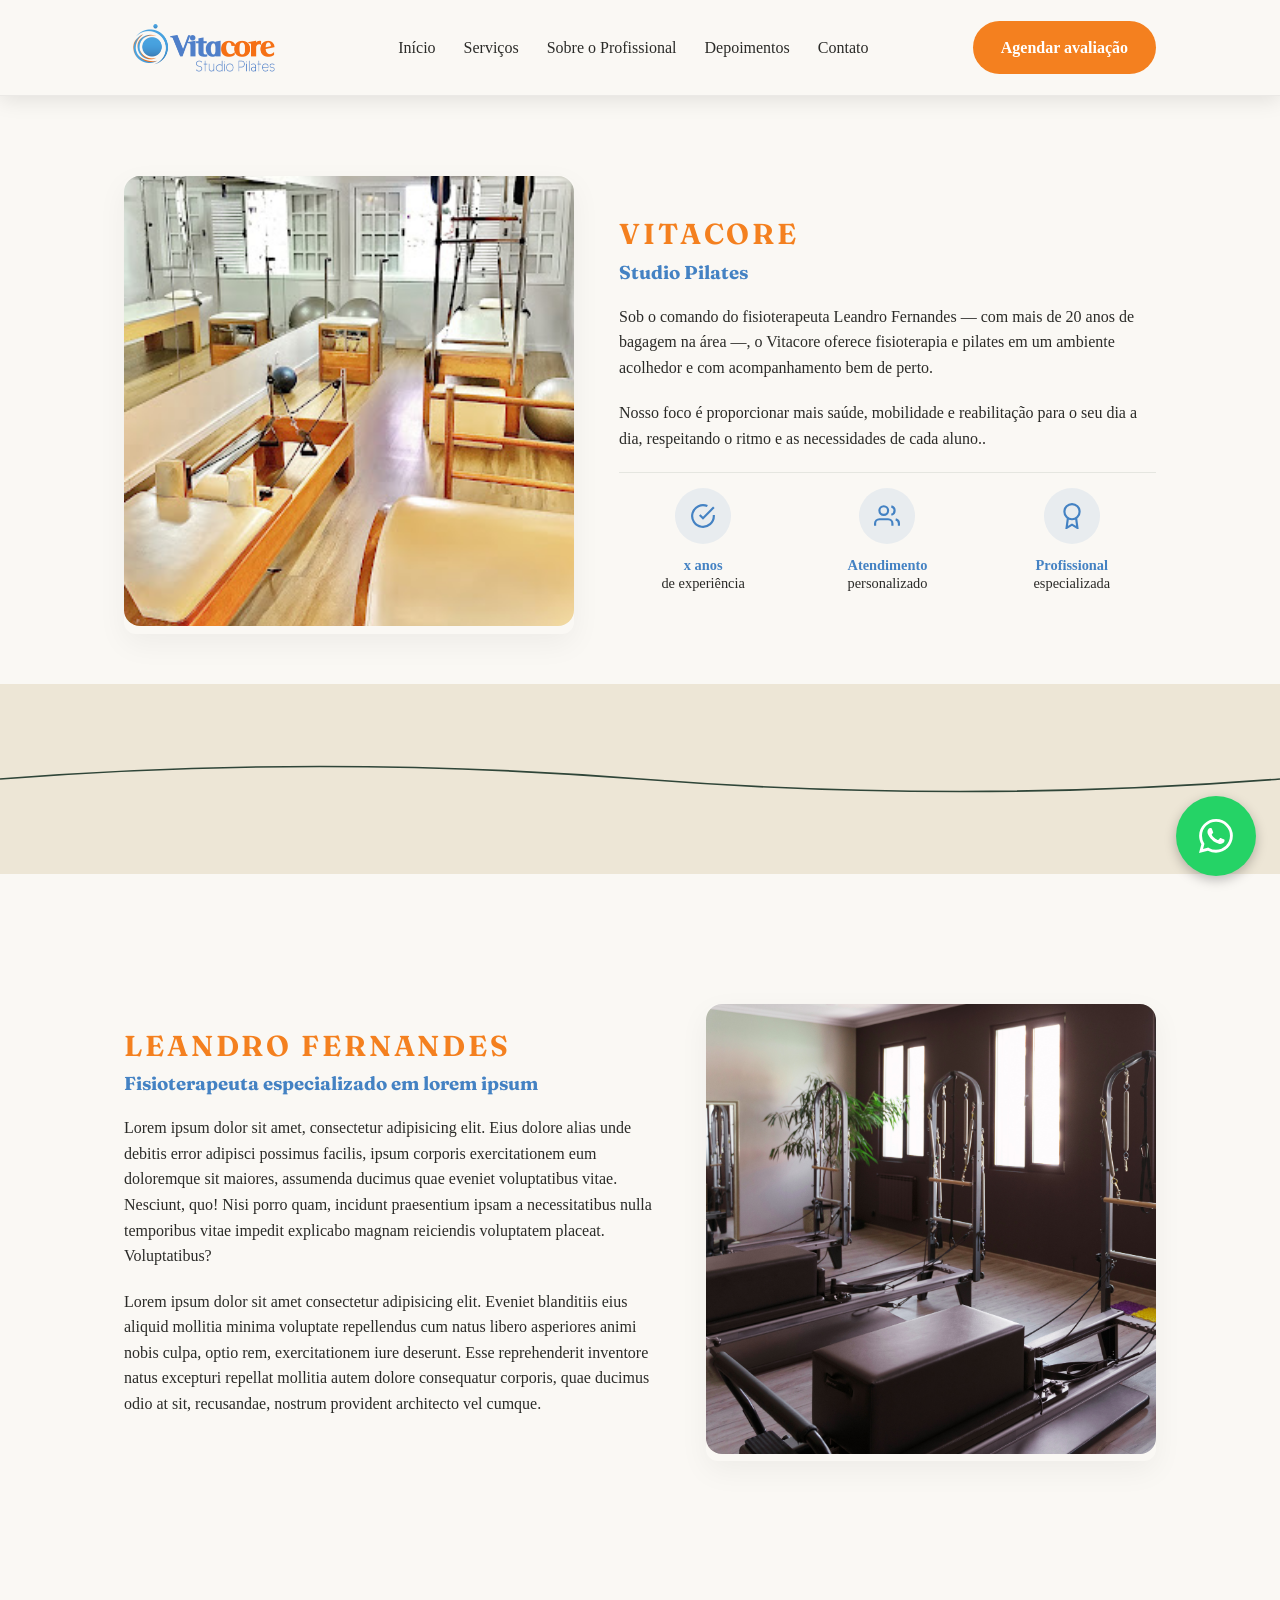
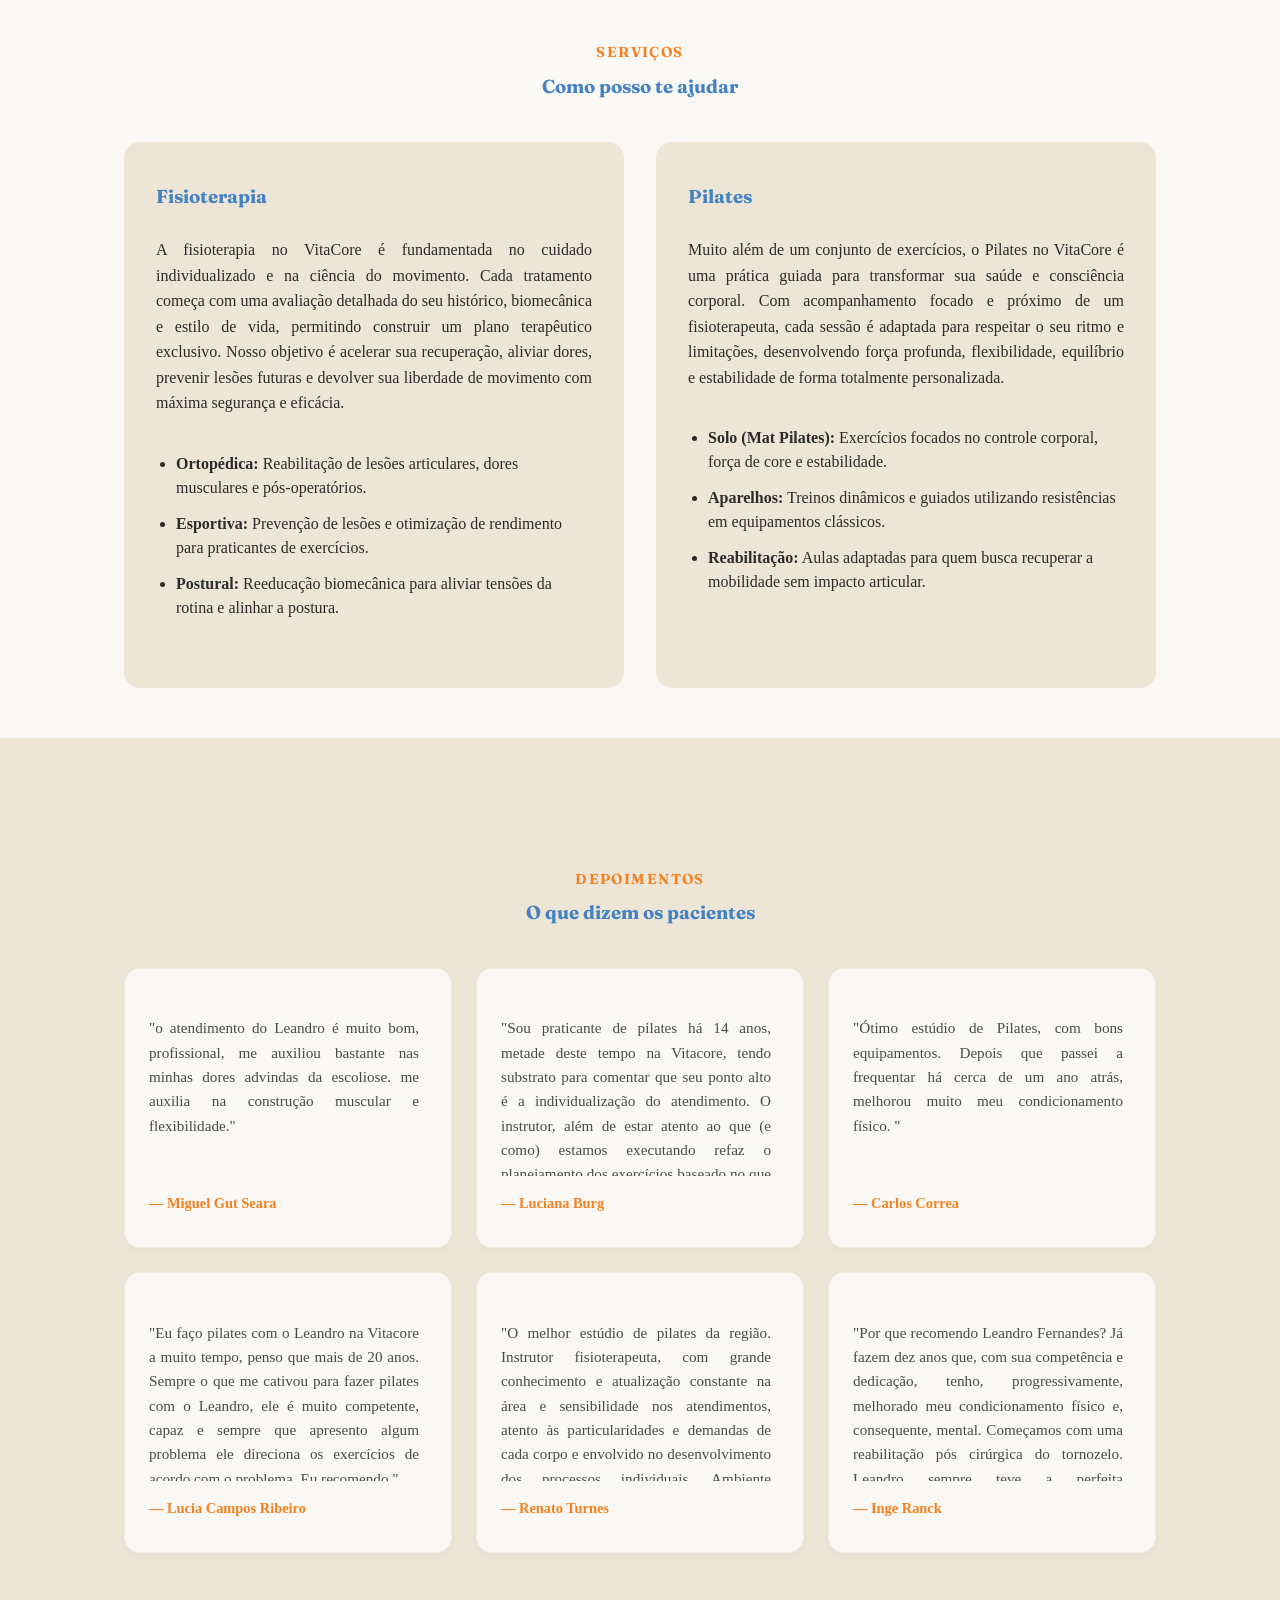
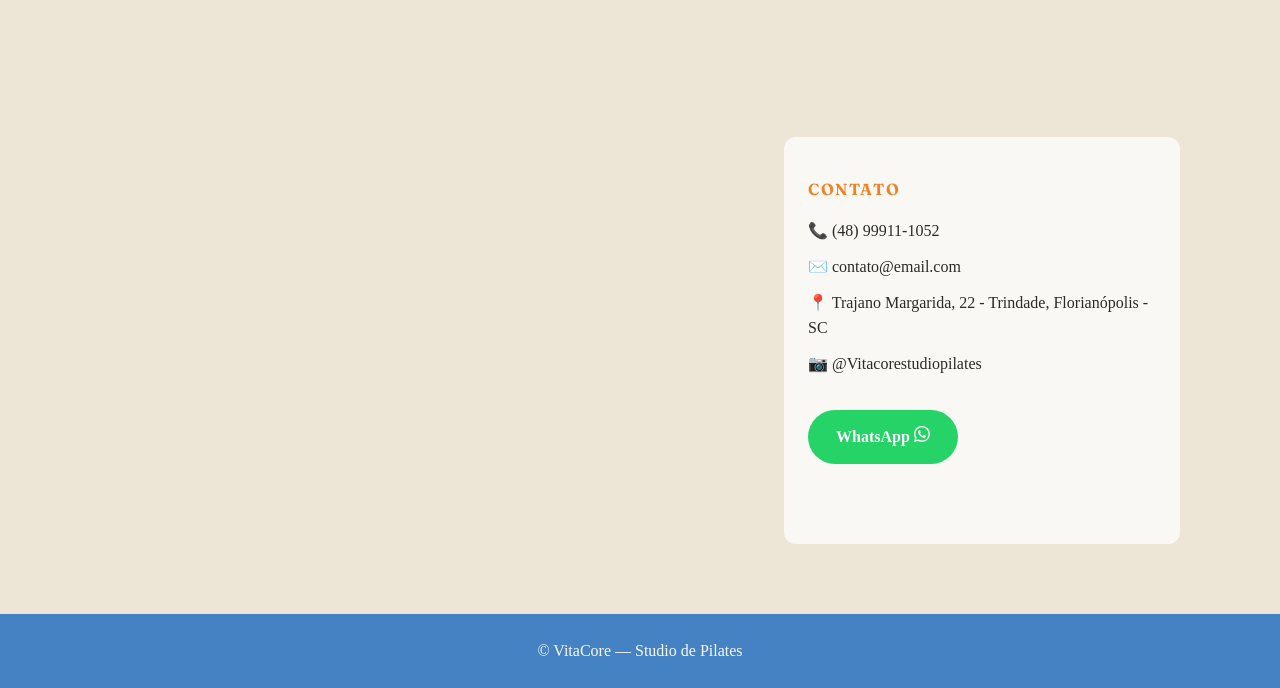
==== commit 49f99ae1: "renomeia seção "Sobre mim" para "Sobre o Profissional" e ajusta layout da seção inicial" ====
--- a/main.html
+++ b/main.html
@@ -24,7 +24,7 @@
       <nav class="nav">
         <a href="#inicio">Início</a>
         <a href="#servicos">Serviços</a>
-        <a href="#sobremim">Sobre mim</a>
+        <a href="#sobremim">Sobre o Profissional</a>
         <a href="#depoimentos">Depoimentos</a>
         <a href="#contato">Contato</a>
       </nav>
@@ -38,8 +38,7 @@
 
     <!-- SOBRE -->
     <section id="inicio" class="section sobre">
-      <div class="container sobre-inner">
-
+      <div class="container inicio-inner">
         <div class="sobre-gallery">
           <div class="gallery-col col-left">
             <div class="gallery-item"><img src="img/equipamentos.jpg" alt="ambiente"></div>
@@ -120,7 +119,7 @@
     </section>
 
 
-    <!-- SOBRE MIM -->
+    <!-- SOBRE O PROFISSIONAL -->
     <section id="sobremim" class="section sobre">
       <div class="container sobre-inner">
         <div class="sobre-text">
--- a/style.css
+++ b/style.css
@@ -101,6 +101,7 @@
   z-index: 10;
   background: var(--branco-quente);
   border-bottom: 1px solid rgba(0, 0, 0, .06);
+  box-shadow: 0px 4px 20px 0px rgba(0, 0, 0, 0.10);
 }
 
 .header-inner {
@@ -210,10 +211,19 @@
   height: 50px;
   display: block;
 }
+/*Inicio */
+.inicio-inner {
+  display: flex;
+  gap: 45px;
+  align-items: center;
+  padding-top: 0;
+}
+
 
 /* Sobre */
 .sobre {
   background: var(--branco-quente); /* Alinhado ao seu padrão de cores claras */
+  padding: 80px 0 0; /* Aumenta a área vertical para ocupar bem a tela */
 }
 
 .sobre-inner {
@@ -344,7 +354,9 @@
     display: flex;
   }
 
-  /* Ajuste no Flex para empilhar no Celular */
+
+
+
   .hero-inner,
   .sobre-inner,
   .contato-inner {
@@ -380,7 +392,7 @@
 /* Serviços */
 .servicos {
   background: var(--branco-quente);
-  padding: 80px 0; /* Aumenta a área vertical para ocupar bem a tela */
+  padding: 80px 0 0; /* Aumenta a área vertical para ocupar bem a tela */
   width: 100%;
 }
 
@@ -439,10 +451,10 @@
   text-align: center;
 }
 
-//* Depoimentos */
+/* Depoimentos */
 .depoimentos {
-  background: var(--branco-quente);
-  padding: 60px 0; /* Dá um respiro bom para a seção */
+  background: var(--areia);
+  padding: 80px 0; /* Aumenta a área vertical para ocupar bem a tela */
 }
 
 .depoimentos-track {
@@ -503,6 +515,10 @@
 
 
 /* Contato */
+
+.section-contato {
+  padding-bottom: 40px;
+}
 
 .contato-inner {
   display: flex;
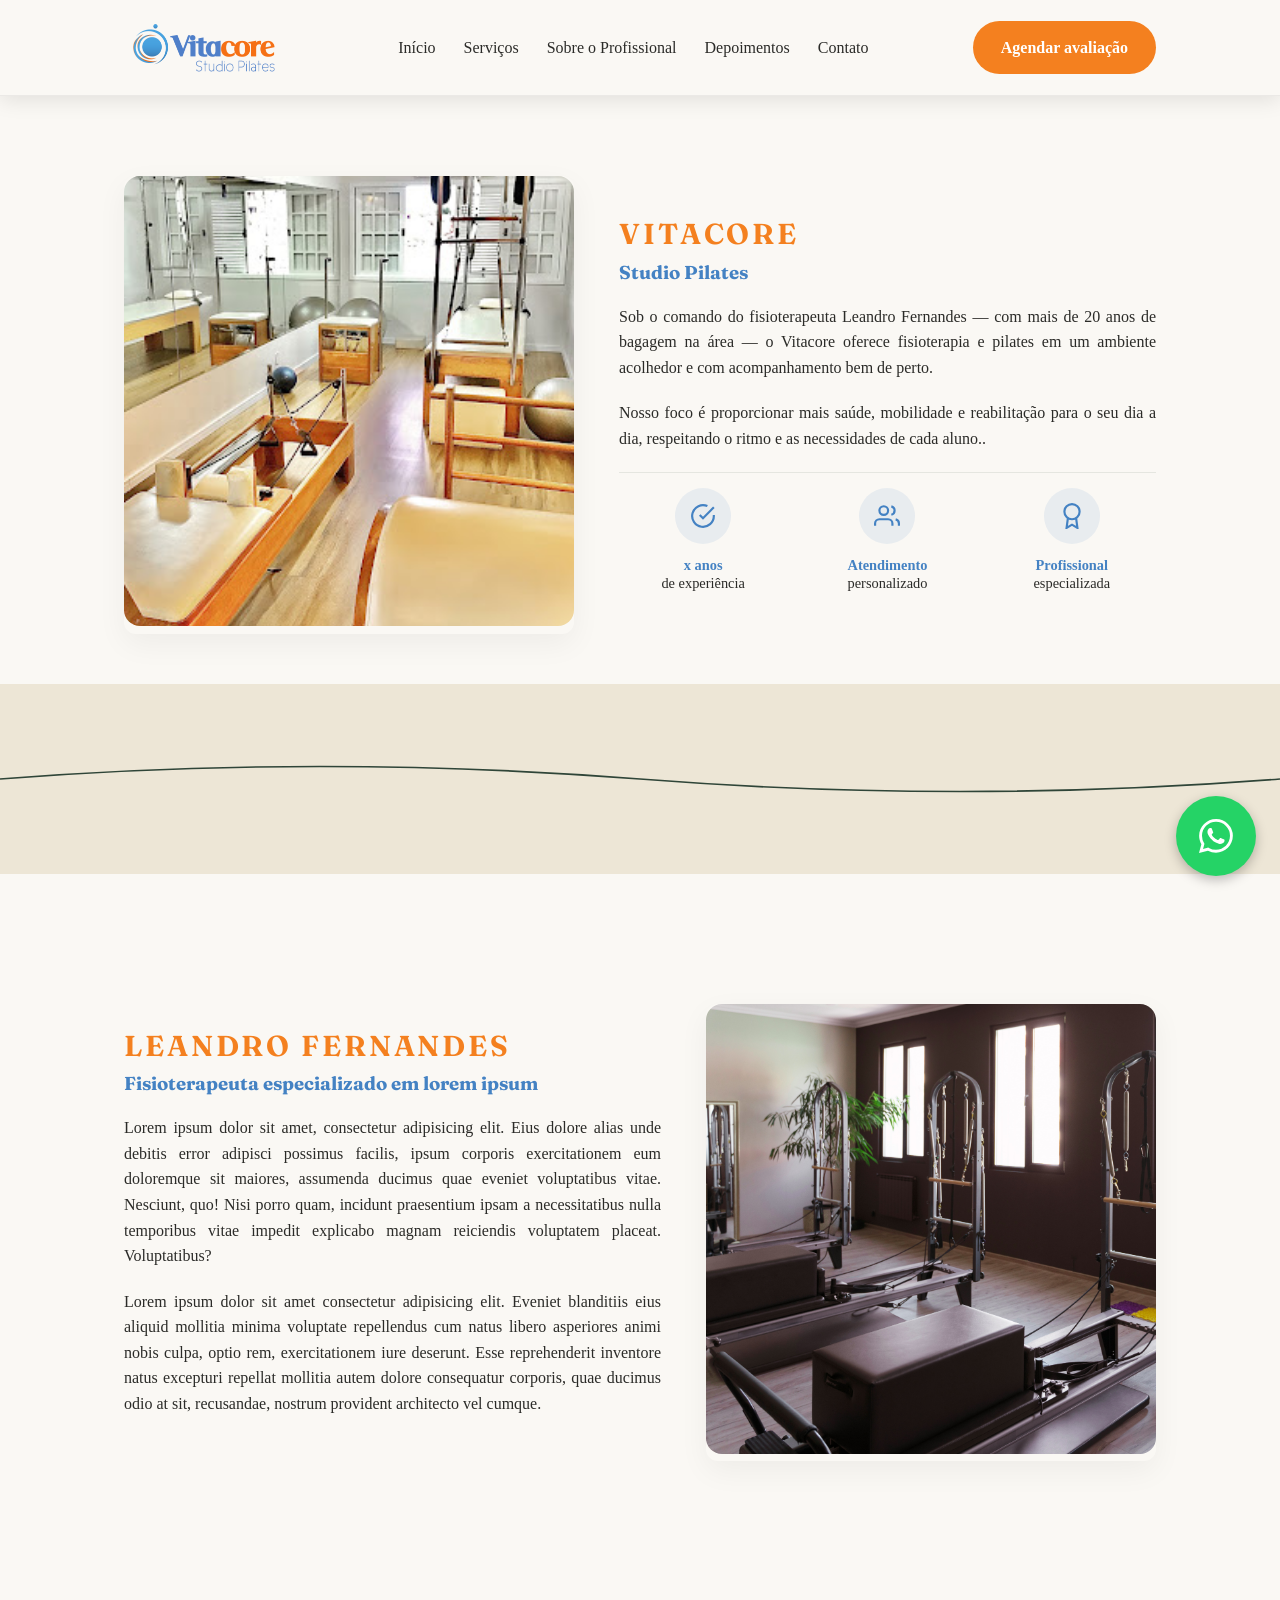
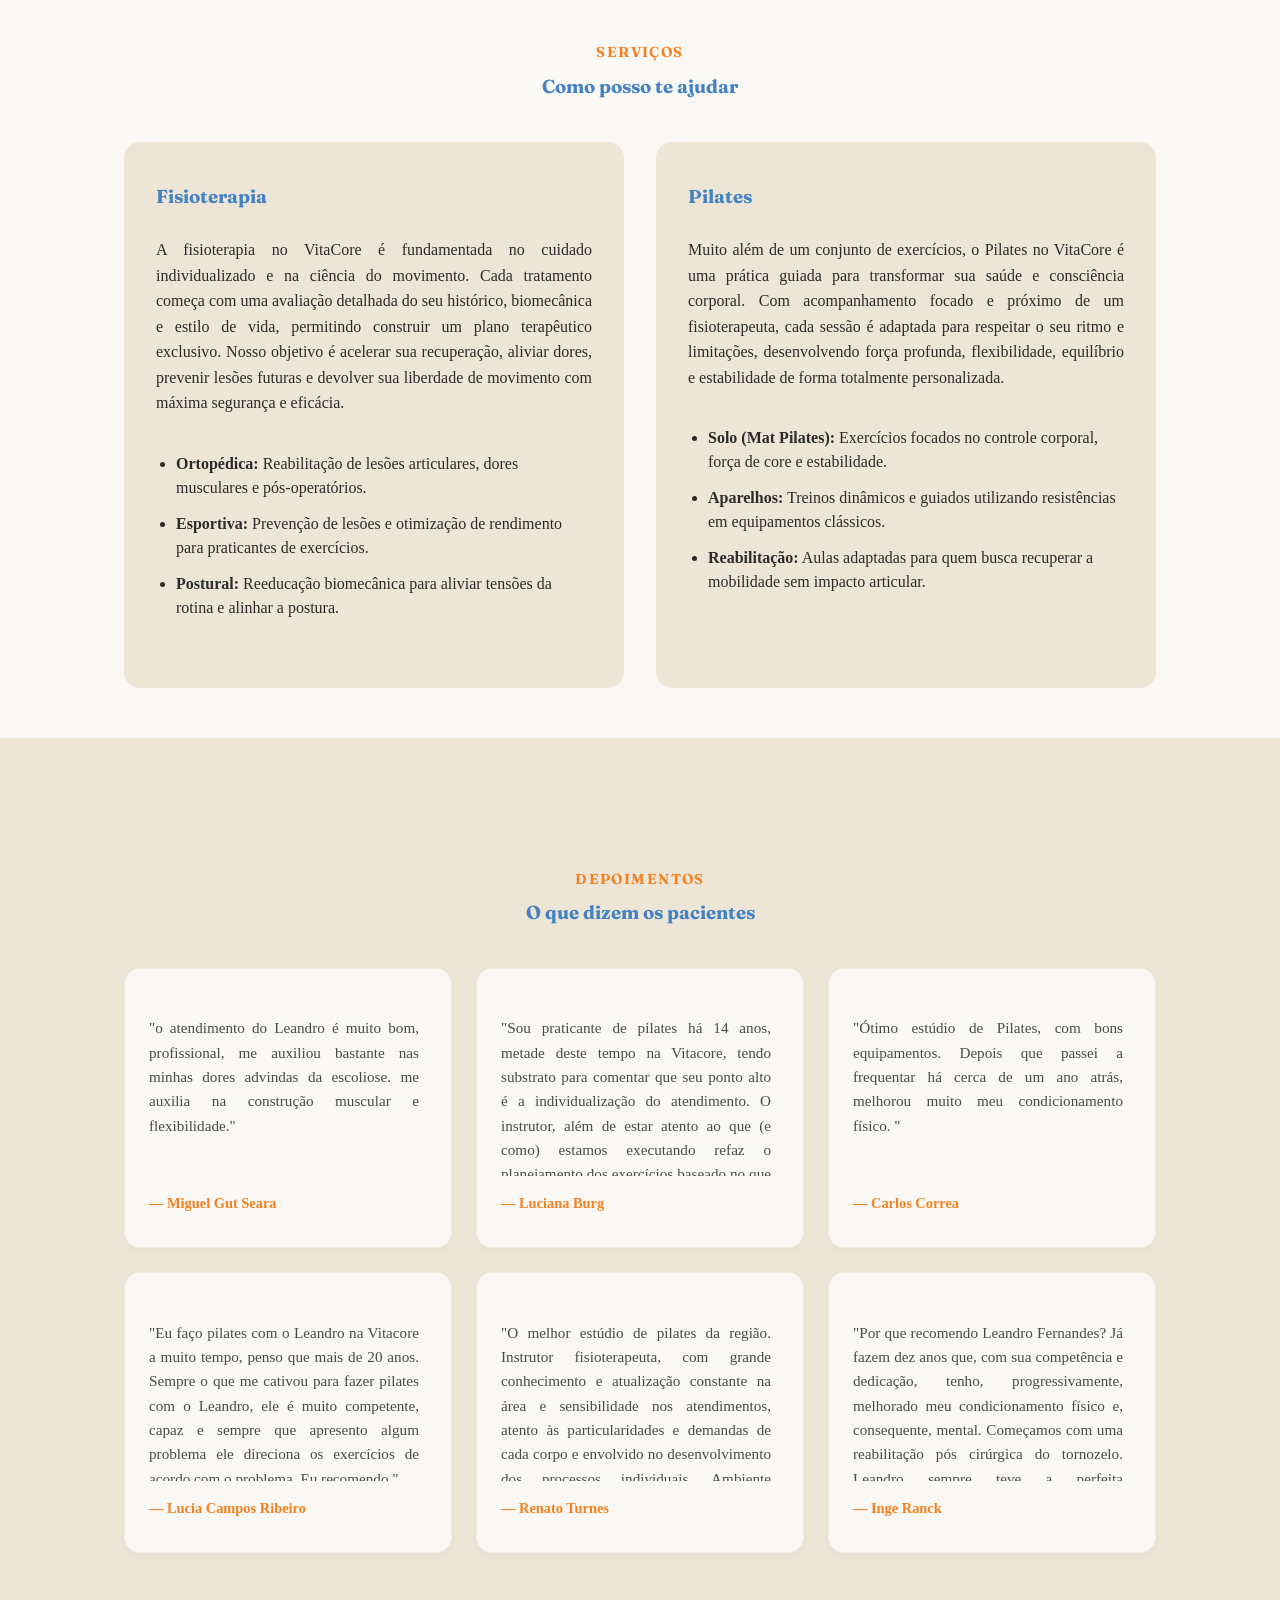
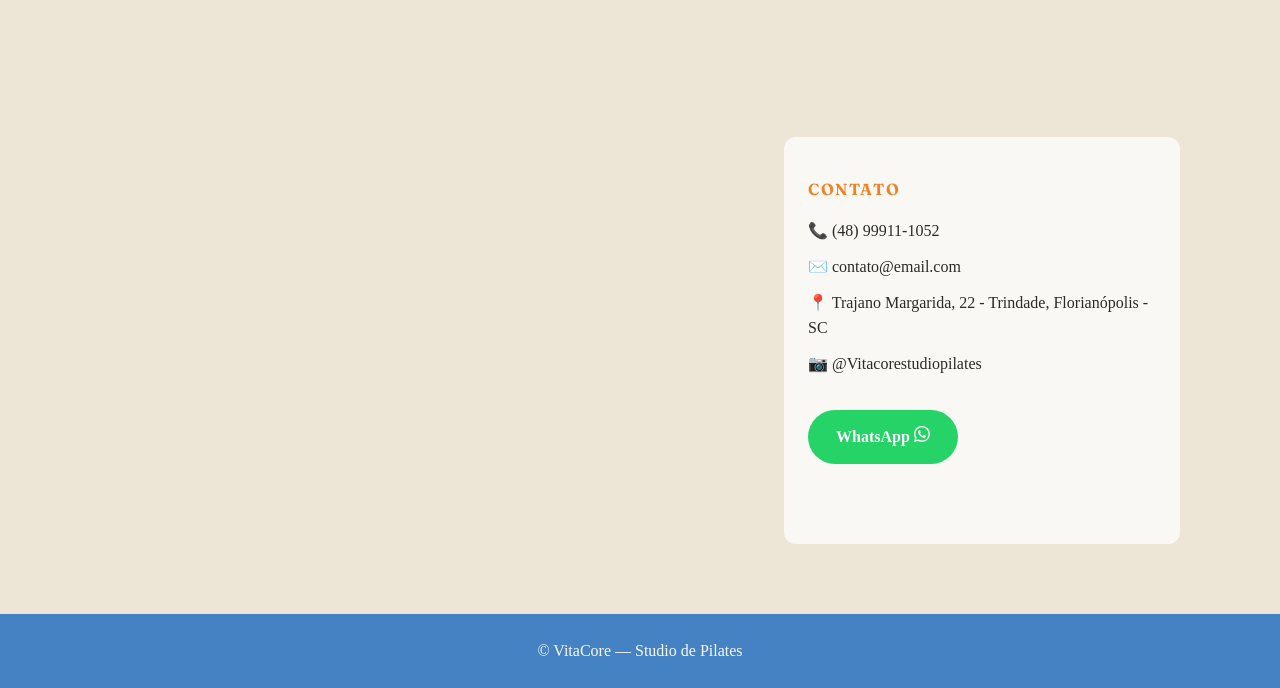
==== commit 8e0ae284: "ajusta formatação do texto na seção "Inicio" e "Sobre" para justificar, além de adicionar espaçament" ====
--- a/main.html
+++ b/main.html
@@ -49,7 +49,7 @@
           <h2>Vitacore</h2>
           <h3 class="eyebrow">Studio Pilates</h3>
 
-          <p>Sob o comando do fisioterapeuta Leandro Fernandes — com mais de 20 anos de bagagem na área —, o Vitacore
+          <p>Sob o comando do fisioterapeuta Leandro Fernandes — com mais de 20 anos de bagagem na área — o Vitacore
             oferece
             fisioterapia e pilates em um ambiente acolhedor e com acompanhamento bem de perto. </p>
 
--- a/style.css
+++ b/style.css
@@ -212,11 +212,16 @@
   display: block;
 }
 /*Inicio */
+
 .inicio-inner {
   display: flex;
   gap: 45px;
   align-items: center;
   padding-top: 0;
+}
+
+.inicio-inner p{
+  text-align: justify;
 }
 
 
@@ -278,6 +283,8 @@
 
 .sobre-text p {
   margin-bottom: 20px;
+  text-align: justify;
+
 }
 
 /* Linha de Diferenciais / Ícones */
@@ -296,6 +303,10 @@
   display: flex;
   flex-direction: column;
   align-items: center;
+}
+
+.feature-item p {
+  text-align: center;
 }
 
 .feature-icon {
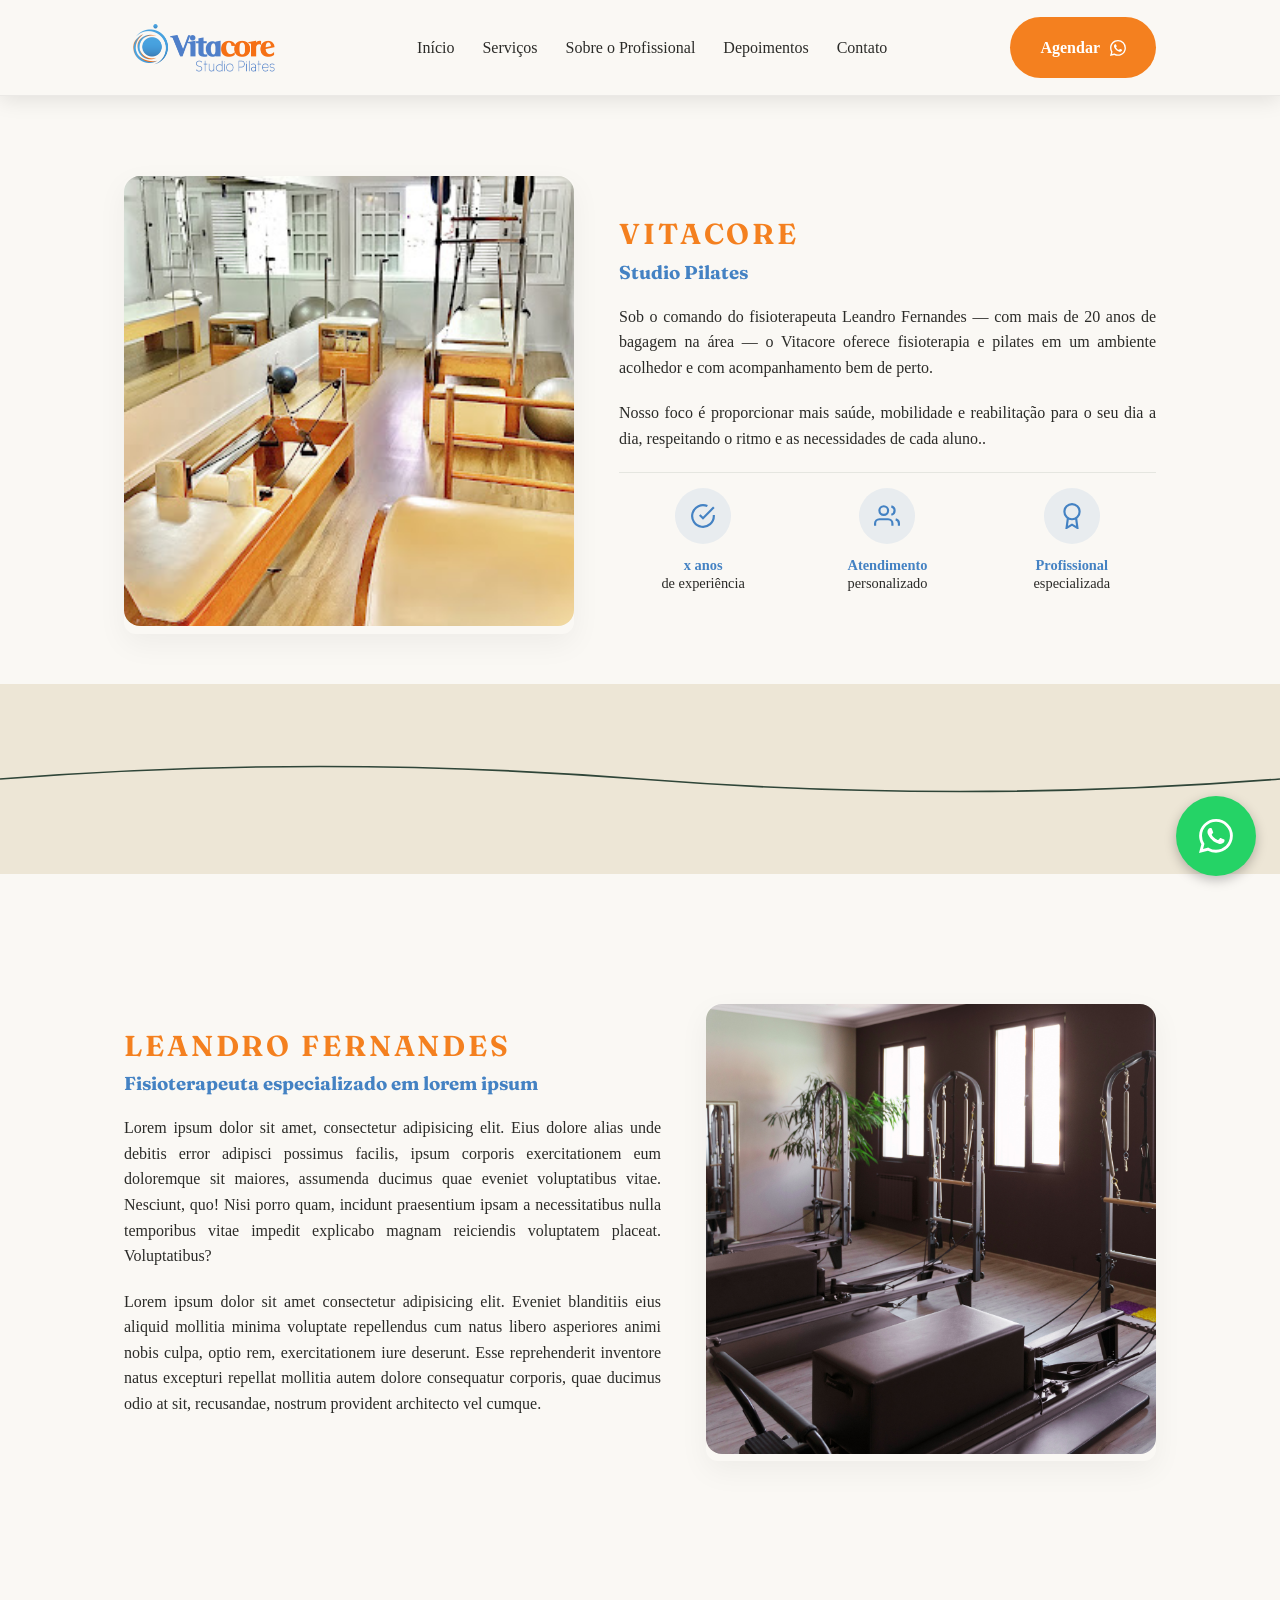
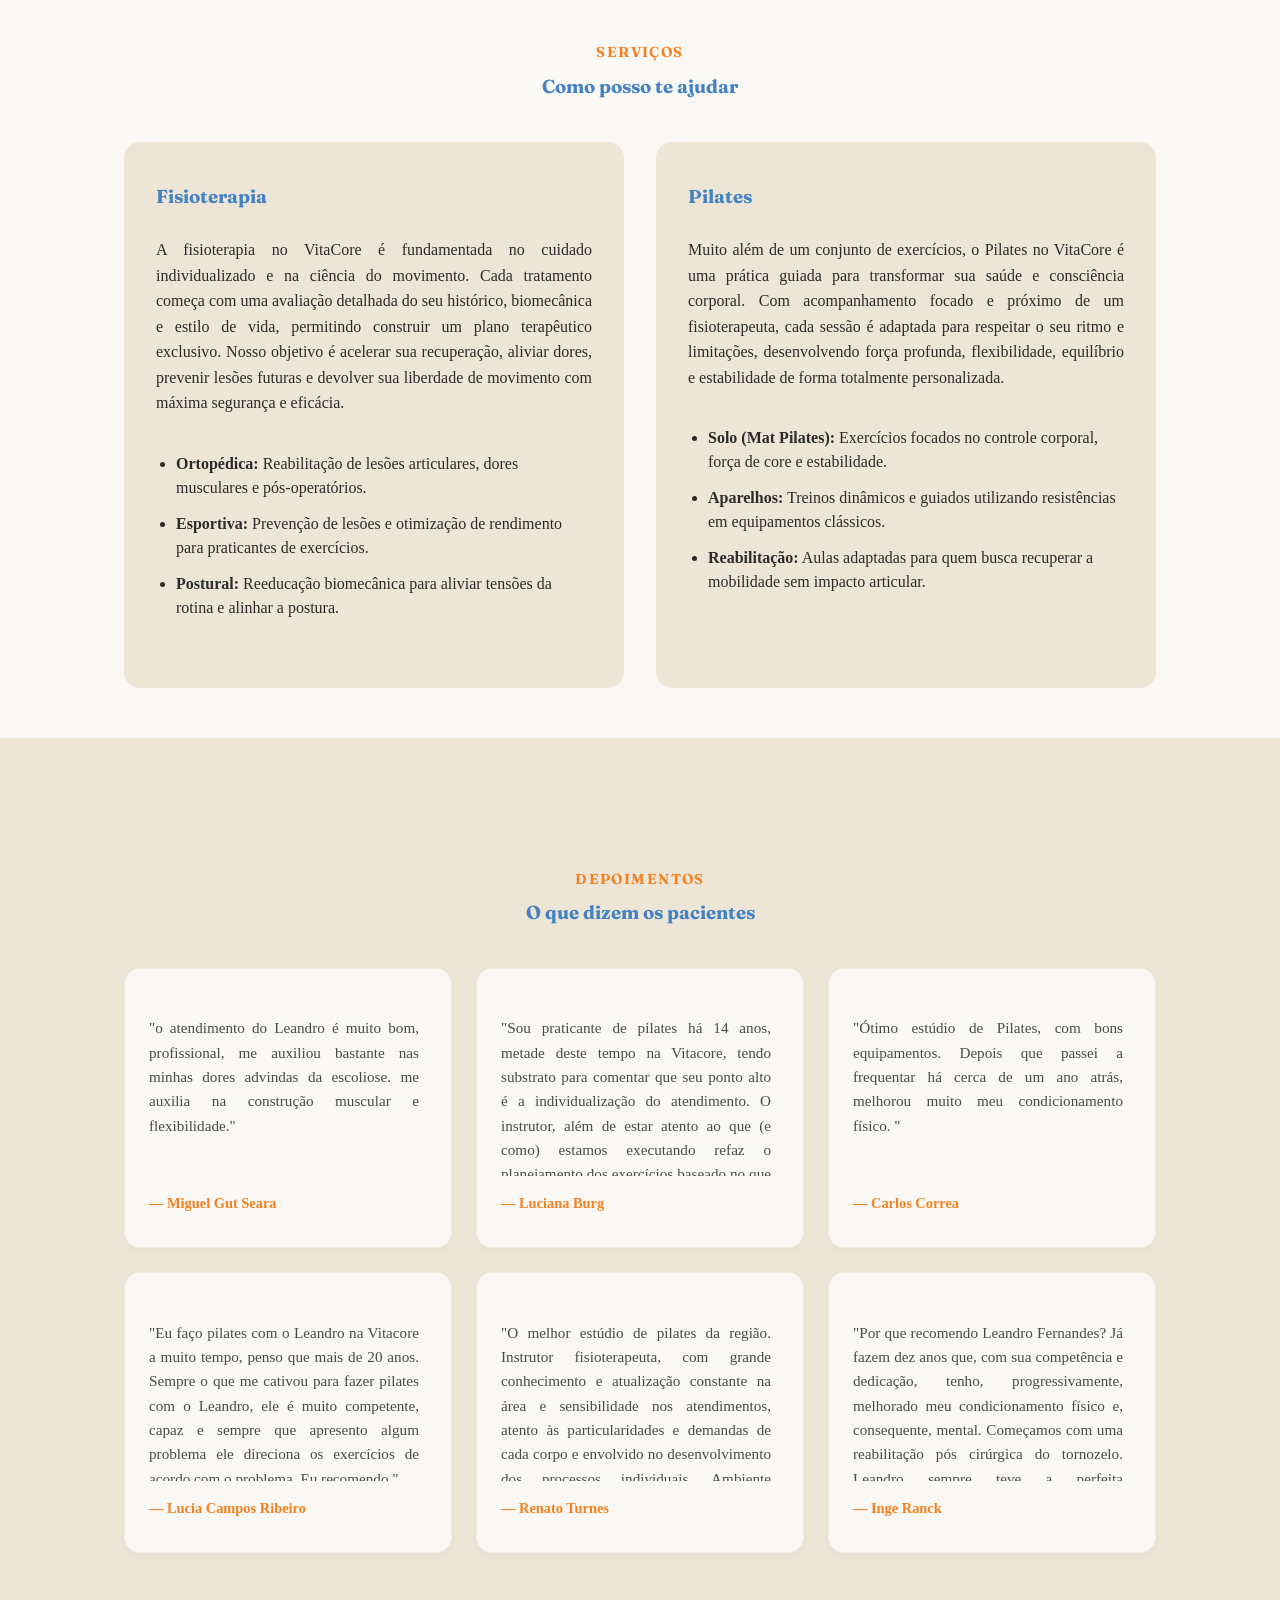
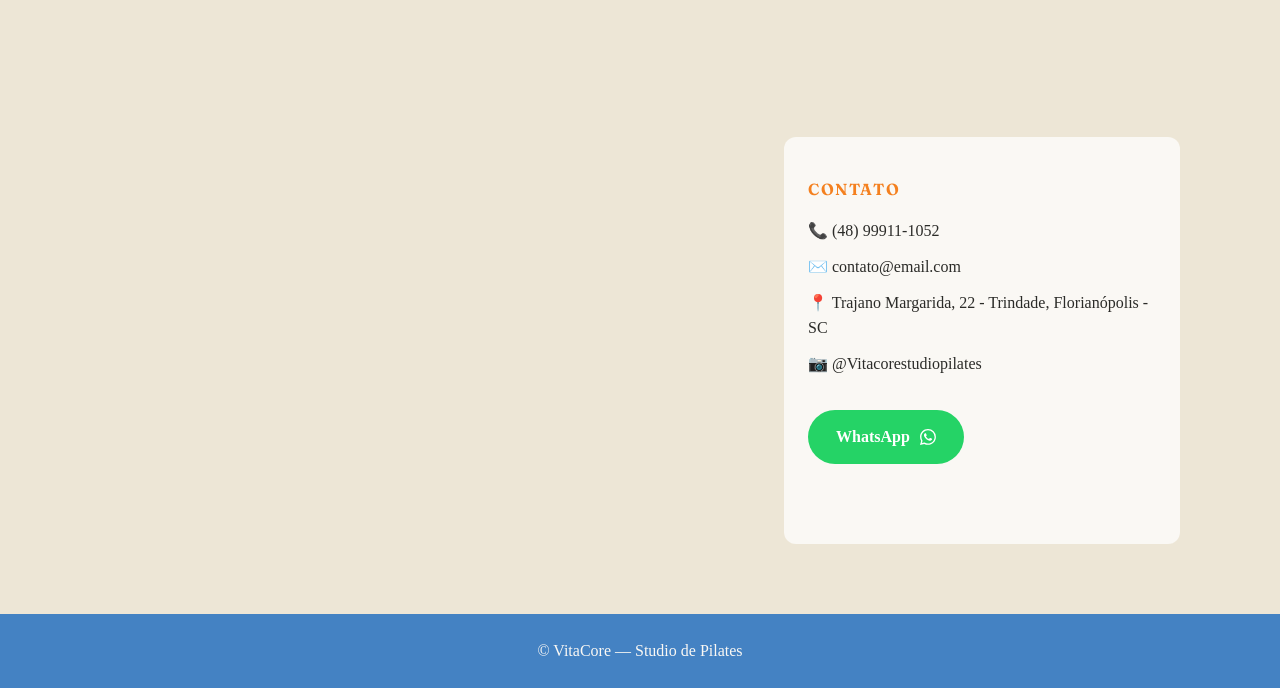
==== commit a225005c: "atualiza botões para incluir ícone do WhatsApp e ajusta estilos para melhor alinhamento e espaçament" ====
--- a/main.html
+++ b/main.html
@@ -28,7 +28,14 @@
         <a href="#depoimentos">Depoimentos</a>
         <a href="#contato">Contato</a>
       </nav>
-      <a href="#contato" class="btn btn-primary nav-cta">Agendar avaliação</a>
+      <a href="#contato" class="btn btn-primary nav-cta">
+        <p>Agendar</p>
+        <svg xmlns="http://www.w3.org/2000/svg"
+              width="16" height="16" fill="currentColor" class="bi bi-whatsapp" viewBox="0 0 16 16">
+              <path
+                d="M13.601 2.326A7.85 7.85 0 0 0 7.994 0C3.627 0 .068 3.558.064 7.926c0 1.399.366 2.76 1.057 3.965L0 16l4.204-1.102a7.9 7.9 0 0 0 3.79.965h.004c4.368 0 7.926-3.558 7.93-7.93A7.9 7.9 0 0 0 13.6 2.326zM7.994 14.521a6.6 6.6 0 0 1-3.356-.92l-.24-.144-2.494.654.666-2.433-.156-.251a6.56 6.56 0 0 1-1.007-3.505c0-3.626 2.957-6.584 6.591-6.584a6.56 6.56 0 0 1 4.66 1.931 6.56 6.56 0 0 1 1.928 4.66c-.004 3.639-2.961 6.592-6.592 6.592m3.615-4.934c-.197-.099-1.17-.578-1.353-.646-.182-.065-.315-.099-.445.099-.133.197-.513.646-.627.775-.114.133-.232.148-.43.05-.197-.1-.836-.308-1.592-.985-.59-.525-.985-1.175-1.103-1.372-.114-.198-.011-.304.088-.403.087-.088.197-.232.296-.346.1-.114.133-.198.198-.33.065-.134.034-.248-.015-.347-.05-.099-.445-1.076-.612-1.47-.16-.389-.323-.335-.445-.34-.114-.007-.247-.007-.38-.007a.73.73 0 0 0-.529.247c-.182.198-.691.677-.691 1.654s.71 1.916.81 2.049c.098.133 1.394 2.132 3.383 2.992.47.205.84.326 1.129.418.475.152.904.129 1.246.08.38-.058 1.171-.48 1.338-.943.164-.464.164-.86.114-.943-.049-.084-.182-.133-.38-.232" />
+            </svg>
+      </a>
       <button class="menu-toggle" aria-label="Abrir menu">☰</button>
     </div>
   </header>
@@ -295,12 +302,13 @@
           <p>📍 Trajano Margarida, 22 - Trindade, Florianópolis - SC</p>
           <p>📷 @Vitacorestudiopilates</p>
 
-          <!-- link -->
-          <a href="https://wa.me/55XXXXXXXXXXX" class="btn btn-primary">WhatsApp <svg xmlns="http://www.w3.org/2000/svg"
+        <!-- link -->
+          <a href="https://wa.me/55XXXXXXXXXXX" class="btn btn-primary">
+            WhatsApp
+            <svg xmlns="http://www.w3.org/2000/svg"
               width="16" height="16" fill="currentColor" class="bi bi-whatsapp" viewBox="0 0 16 16">
               <path
                 d="M13.601 2.326A7.85 7.85 0 0 0 7.994 0C3.627 0 .068 3.558.064 7.926c0 1.399.366 2.76 1.057 3.965L0 16l4.204-1.102a7.9 7.9 0 0 0 3.79.965h.004c4.368 0 7.926-3.558 7.93-7.93A7.9 7.9 0 0 0 13.6 2.326zM7.994 14.521a6.6 6.6 0 0 1-3.356-.92l-.24-.144-2.494.654.666-2.433-.156-.251a6.56 6.56 0 0 1-1.007-3.505c0-3.626 2.957-6.584 6.591-6.584a6.56 6.56 0 0 1 4.66 1.931 6.56 6.56 0 0 1 1.928 4.66c-.004 3.639-2.961 6.592-6.592 6.592m3.615-4.934c-.197-.099-1.17-.578-1.353-.646-.182-.065-.315-.099-.445.099-.133.197-.513.646-.627.775-.114.133-.232.148-.43.05-.197-.1-.836-.308-1.592-.985-.59-.525-.985-1.175-1.103-1.372-.114-.198-.011-.304.088-.403.087-.088.197-.232.296-.346.1-.114.133-.198.198-.33.065-.134.034-.248-.015-.347-.05-.099-.445-1.076-.612-1.47-.16-.389-.323-.335-.445-.34-.114-.007-.247-.007-.38-.007a.73.73 0 0 0-.529.247c-.182.198-.691.677-.691 1.654s.71 1.916.81 2.049c.098.133 1.394 2.132 3.383 2.992.47.205.84.326 1.129.418.475.152.904.129 1.246.08.38-.058 1.171-.48 1.338-.943.164-.464.164-.86.114-.943-.049-.084-.182-.133-.38-.232" />
-
             </svg>
           </a>
         </div>
--- a/style.css
+++ b/style.css
@@ -77,6 +77,10 @@
 .btn-primary {
   background: var(--terracota);
   color: #fff;
+  display: inline-flex;
+  align-items: center;
+  gap: 10px;
+
 }
 
 .btn-primary:hover {
@@ -152,6 +156,10 @@
   background: none;
   border: none;
   font-size: 1.5rem;
+}
+
+.header-inner .btn-primary {
+  padding: 2px 30px;
 }
 
 /* Hero */
@@ -670,19 +678,567 @@
   transform: scale(1.1);     
 }
 
-/* Ajustes finos para telas de celular */
+/* ==========================================
+   RESPONSIVO - TABLETS (até 1024px)
+   ========================================== */
+@media (max-width: 1024px) {
+  .container {
+    margin: 0 40px;
+  }
+}
+
+/* ==========================================
+   RESPONSIVO - TABLET / SMALL SCREENS (até 768px)
+   ========================================== */
 @media (max-width: 768px) {
+  .container {
+    margin: 0 20px;
+    padding: 40px 20px 40px;
+  }
+
+  .nav-cta {
+    display: none;
+  }
+
+  .menu-toggle {
+    display: block;
+  }
+
+  .nav {
+    display: none;
+    flex-direction: column;
+    position: absolute;
+    top: 100%;
+    left: 0;
+    right: 0;
+    background: var(--branco-quente);
+    padding: 16px 24px;
+  }
+
+  .nav.open {
+    display: flex;
+  }
+
+  .hero-inner,
+  .sobre-inner,
+  .contato-inner {
+    flex-direction: column;
+  }
+
+  .hero-text h1 {
+    font-size: 1.8rem;
+    line-height: 1.2;
+  }
+
+  .servicos-grid,
+  .diferenciais-grid,
+  .depoimentos-track {
+    grid-template-columns: 1fr;
+    gap: 24px;
+  }
+
+  .sobre-gallery {
+    max-width: 100%;
+    margin-bottom: 32px;
+  }
+
+  .sobre-features {
+    flex-direction: row;
+    gap: 24px;
+  }
+
+  .gallery-item img {
+    width: 100%;
+    height: 300px;
+  }
+
+  .servico-card {
+    padding: 32px 24px;
+  }
+
+  .sobre-text h2 {
+    font-size: 1.6rem;
+  }
+
+  .depoimento-card {
+    padding: 24px 16px;
+  }
+
+  .depoimento-card p {
+    font-size: 0.9rem;
+    max-height: 140px;
+  }
+
+  .hero {
+    padding: 50px 0;
+  }
+
+  .sobre {
+    padding:0;
+  }
+
+  .servicos {
+    padding: 60px 0 0;
+  }
+
+  .depoimentos {
+    padding: 60px 0;
+  }
+
+  .contato-inner {
+    gap: 32px;
+  }
+
+  iframe {
+    width: 100%;
+    height: 300px;
+  }
+
+  .inicio-inner {
+    gap: 32px;
+  }
+}
+
+/* ==========================================
+   RESPONSIVO - MOBILE LANDSCAPE (481px a 767px)
+   ========================================== */
+@media (max-width: 767px) and (orientation: landscape) {
+  .sobre {
+    padding: 40px 0 0;
+  }
+
+  .servicos {
+    padding: 40px 0 0;
+  }
+
+  .depoimentos {
+    padding: 40px 0;
+  }
+
+  .hero-text h1 {
+    font-size: 1.6rem;
+  }
+
+  .sobre-gallery {
+    margin-bottom: 24px;
+  }
+
+  .gallery-item img {
+    height: 250px;
+  }
+}
+
+/* ==========================================
+   RESPONSIVO - MOBILE PORTRAIT (até 480px)
+   iPhone X, Samsung Galaxy S/A
+   ========================================== */
+@media (max-width: 480px) {
+  .container {
+    margin: 0 16px;
+    padding: 32px 16px 32px;
+  }
+
+  .header-inner {
+    padding: 12px 16px;
+  }
+
+  .logo-img {
+    width: 120px;
+    height: auto;
+  }
+
+  .nav {
+    padding: 12px 16px;
+  }
+
+  .nav a {
+    font-weight: 400;
+    font-size: 0.95rem;
+  }
+
+  .hero-text h1 {
+    font-size: 1.5rem;
+    line-height: 1.3;
+  }
+
+  .hero-sub {
+    font-size: 0.95rem;
+  }
+
+  .hero-actions {
+    flex-direction: column;
+    gap: 12px;
+  }
+
+  .btn {
+    padding: 12px 24px;
+    font-size: 0.9rem;
+    border-radius: 8px;
+  }
+
+  .sobre-text h2 {
+    font-size: 1.4rem;
+    margin-bottom: 8px;
+  }
+
+  .sobre-text h3.eyebrow {
+    font-size: 0.8rem;
+  }
+
+  .sobre-text p {
+    font-size: 0.9rem;
+    line-height: 1.5;
+    text-align: justify;
+    margin-bottom: 16px;
+  }
+
+  .gallery-item {
+    border-radius: 8px;
+  }
+
+  .gallery-item img {
+    width: 100%;
+    height: 280px;
+    border-radius: 8px;
+  }
+
+  .sobre-features {
+    flex-direction: column;
+    gap: 20px;
+    display: flex;
+    flex-direction: row;
+    padding-top: 12px;
+    border-top: 1px solid rgba(47, 69, 56, 0.1);
+  }
+
+  .feature-item {
+    text-align: center;
+  }
+
+  .feature-icon {
+    width: 48px;
+    height: 48px;
+    margin-bottom: 10px;
+  }
+
+  .feature-icon svg {
+    width: 22px;
+    height: 22px;
+  }
+
+  .feature-item p {
+    font-size: 0.85rem;
+    line-height: 1.3;
+  }
+
+  h2 {
+    font-size: 1.3rem;
+  }
+
+  h3 {
+    font-size: 1.2rem;
+  }
+
+  .servicos-grid {
+    grid-template-columns: 1fr;
+    gap: 20px;
+    margin-top: 24px;
+  }
+
+  .servico-card {
+    padding: 24px 16px;
+    border-radius: 12px;
+  }
+
+  .servico-card h3 {
+    font-size: 1.1rem;
+    margin-bottom: 12px;
+  }
+
+  .servico-card p {
+    font-size: 0.9rem;
+    line-height: 1.5;
+    margin-bottom: 16px;
+    text-align: justify;
+  }
+
+  .servico-card ul {
+    padding-left: 18px;
+  }
+
+  .servico-card li {
+    font-size: 0.9rem;
+    margin-bottom: 10px;
+    line-height: 1.4;
+  }
+
+  .depoimentos-track {
+    grid-template-columns: 1fr;
+    gap: 16px;
+    margin-top: 24px;
+  }
+
+  .depoimento-card {
+    padding: 20px 14px;
+    border-radius: 12px;
+  }
+
+  .depoimento-card p {
+    font-size: 0.88rem;
+    line-height: 1.5;
+    margin-bottom: 12px;
+    max-height: 120px;
+    text-align: justify;
+  }
+
+  .depoimento-card cite {
+    font-size: 0.85rem;
+  }
+
+  .diferenciais-grid {
+    grid-template-columns: 1fr;
+    gap: 20px;
+    margin-top: 24px;
+  }
+
+  .diferencial-item {
+    text-align: center;
+  }
+
+  .diferencial-item h4 {
+    font-size: 1rem;
+    margin-bottom: 8px;
+  }
+
+  .diferencial-item p {
+    font-size: 0.9rem;
+    line-height: 1.4;
+  }
+
+  .contato-inner {
+    flex-direction: column;
+    gap: 24px;
+    padding: 20px 0;
+  }
+
+  .contato-text,
+  .contato-form {
+    flex: 1;
+    width: 100%;
+  }
+
+  .contato-info {
+    margin-top: 16px;
+    padding: 16px;
+    border-radius: 8px;
+  }
+
+  .contato-info h2.eyebrow {
+    margin-top: 0;
+    margin-bottom: 12px;
+    font-size: 0.9rem;
+  }
+
+  .contato-info p {
+    font-size: 0.9rem;
+    margin: 8px 0;
+    line-height: 1.4;
+  }
+
+  .contato-info .btn-primary {
+    margin-top: 16px;
+    width: 40%;
+    padding: 12px 20px;
+    font-size: 0.9rem;
+    border-radius: 2.5rem;
+  }
+
+  .contato-form {
+    gap: 12px;
+  }
+
+  .contato-form input,
+  .contato-form textarea {
+    padding: 12px;
+    font-size: 0.95rem;
+    border-radius: 6px;
+  }
+
+  iframe {
+    width: 100%;
+    height: 280px;
+    border-radius: 8px;
+    margin-top: 16px;
+  }
+
+  .hero {
+    padding: 40px 0;
+  }
+
+  .sobre {
+    padding: 0;
+  }
+
+  .servicos {
+    padding: 0;
+  }
+
+  .depoimentos {
+    padding: 0;
+  }
+
+  .section-contato {
+    padding-bottom: 32px;
+  }
+
+  .inicio-inner {
+    gap: 20px;
+    display: flex;
+    flex-direction: column-reverse;
+  }
+
+  .divider svg {
+    height: 40px;
+  }
+
+  .site-footer {
+    padding: 6px 0;
+    font-size: 0.85rem;
+  }
+
+  .site-footer p {
+    margin: 0;
+  }
+
   .btn-whatsapp-direito {
-    bottom: 16px;            
-    right: 16px;             /* CORREÇÃO AQUI: Mudado de left para right no responsivo */
-    width: 54px;             
-    height: 54px;
-  }
-  
+    bottom: 12px;
+    right: 12px;
+    width: 60px;
+    height: 60px;
+  }
+
   .icon-whatsapp-svg {
-    width: 30px;
-    height: 30px;
-  }
-
-
-}+    width: 28px;
+    height: 28px;
+  }
+}
+
+/* ==========================================
+   RESPONSIVO - EXTRA SMALL (até 360px)
+   Samsung Galaxy A / Dispositivos muito pequenos
+   ========================================== */
+@media (max-width: 360px) {
+  .container {
+    margin: 0 12px;
+    padding: 24px 12px 24px;
+  }
+
+  .header-inner {
+    padding: 10px 12px;
+  }
+
+  .logo-img {
+    width: 100px;
+    height: auto;
+  }
+
+  .nav {
+    padding: 10px 12px;
+  }
+
+  .nav a {
+    font-size: 0.9rem;
+  }
+
+  .hero-text h1 {
+    font-size: 1.3rem;
+    line-height: 1.2;
+  }
+
+  .hero-sub {
+    font-size: 0.88rem;
+  }
+
+  .btn {
+    padding: 10px 20px;
+    font-size: 0.85rem;
+  }
+
+  .sobre-text h2 {
+    font-size: 1.2rem;
+  }
+
+  .sobre-text p {
+    font-size: 0.85rem;
+    margin-bottom: 12px;
+  }
+
+  .gallery-item img {
+    height: 250px;
+  }
+
+  .feature-item p {
+    font-size: 0.8rem;
+  }
+
+  h2 {
+    font-size: 1.1rem;
+  }
+
+  h3 {
+    font-size: 1rem;
+  }
+
+  .servico-card {
+    padding: 16px 12px;
+  }
+
+  .servico-card h3 {
+    font-size: 1rem;
+  }
+
+  .servico-card p {
+    font-size: 0.85rem;
+  }
+
+  .servico-card li {
+    font-size: 0.85rem;
+  }
+
+  .depoimento-card {
+    padding: 16px 10px;
+  }
+
+  .depoimento-card p {
+    font-size: 0.83rem;
+    max-height: 100px;
+  }
+
+  .contato-info p {
+    font-size: 0.85rem;
+  }
+
+  .contato-form input,
+  .contato-form textarea {
+    padding: 10px;
+    font-size: 0.9rem;
+  }
+
+  iframe {
+    height: 250px;
+  }
+
+  .btn-whatsapp-direito {
+    width: 56px;
+    height: 56px;
+    bottom: 10px;
+    right: 10px;
+  }
+
+  .icon-whatsapp-svg {
+    width: 26px;
+    height: 26px;
+  }
+}
+
+
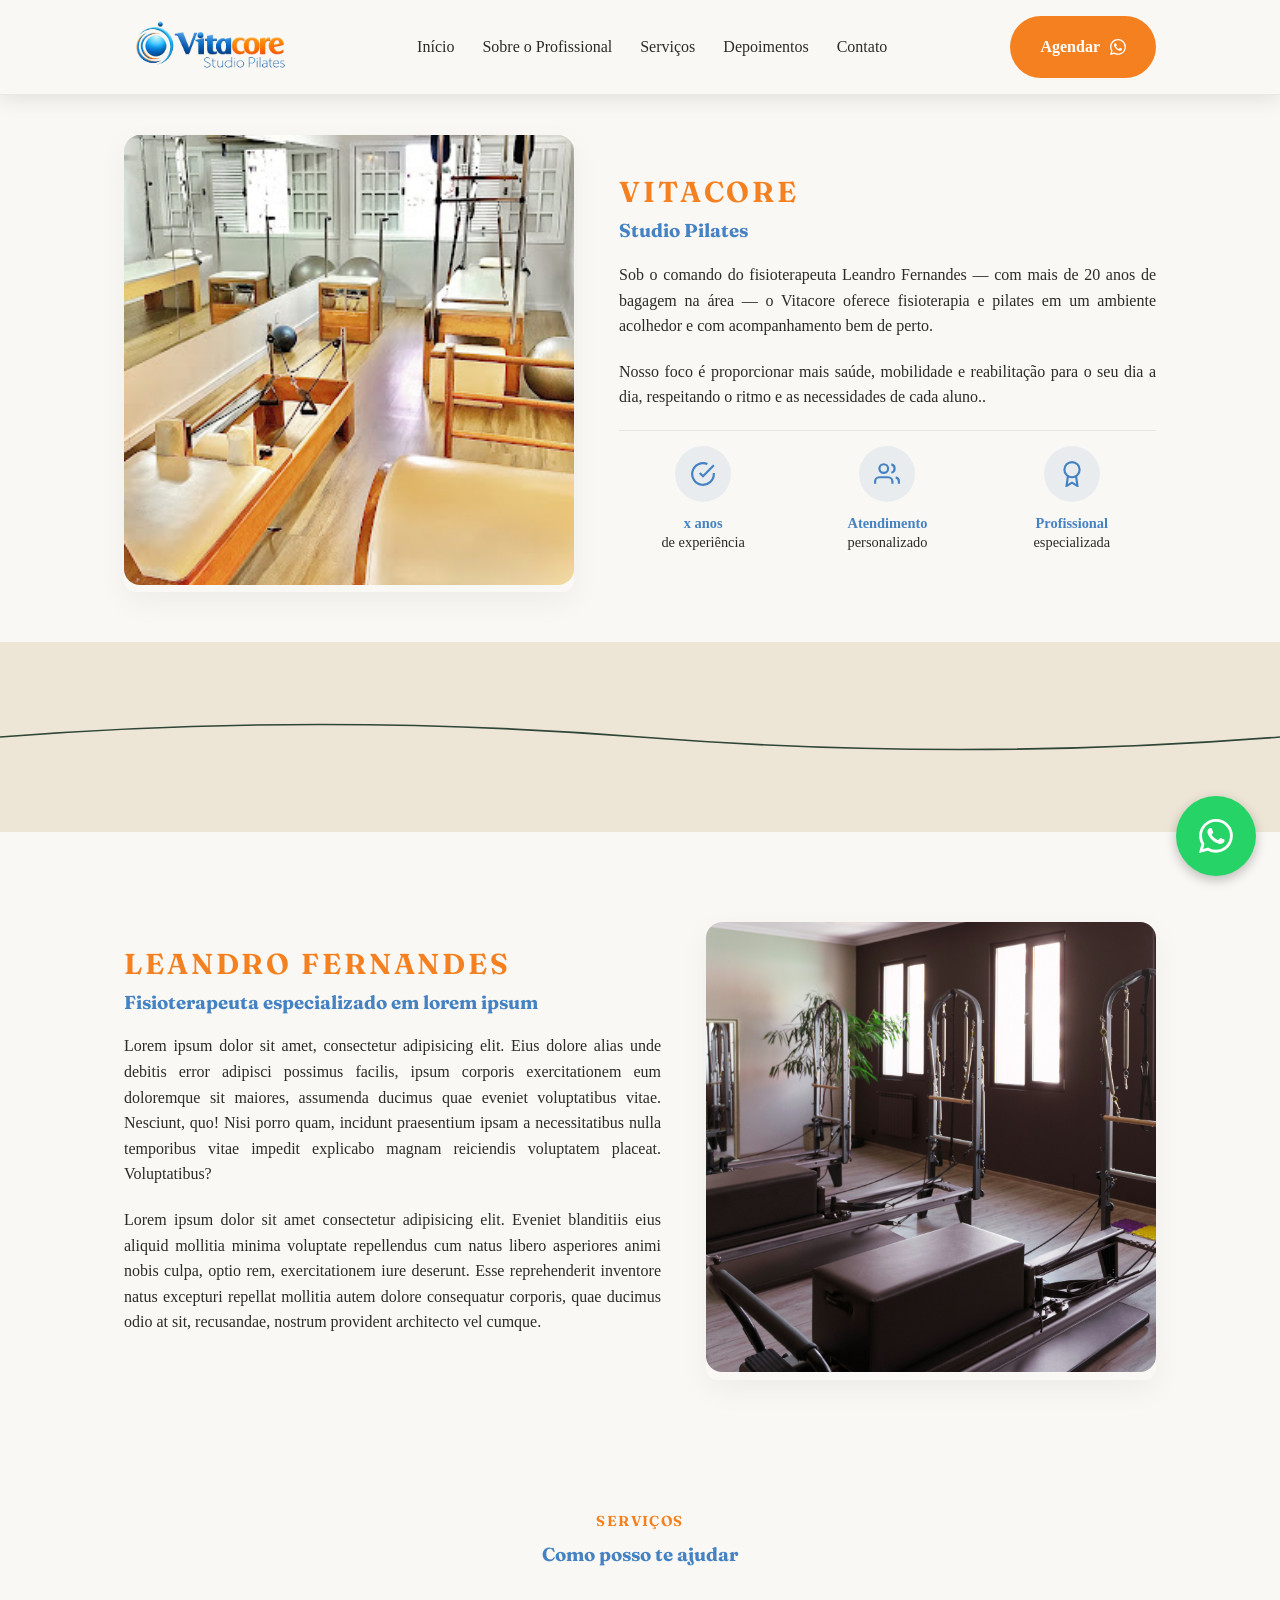
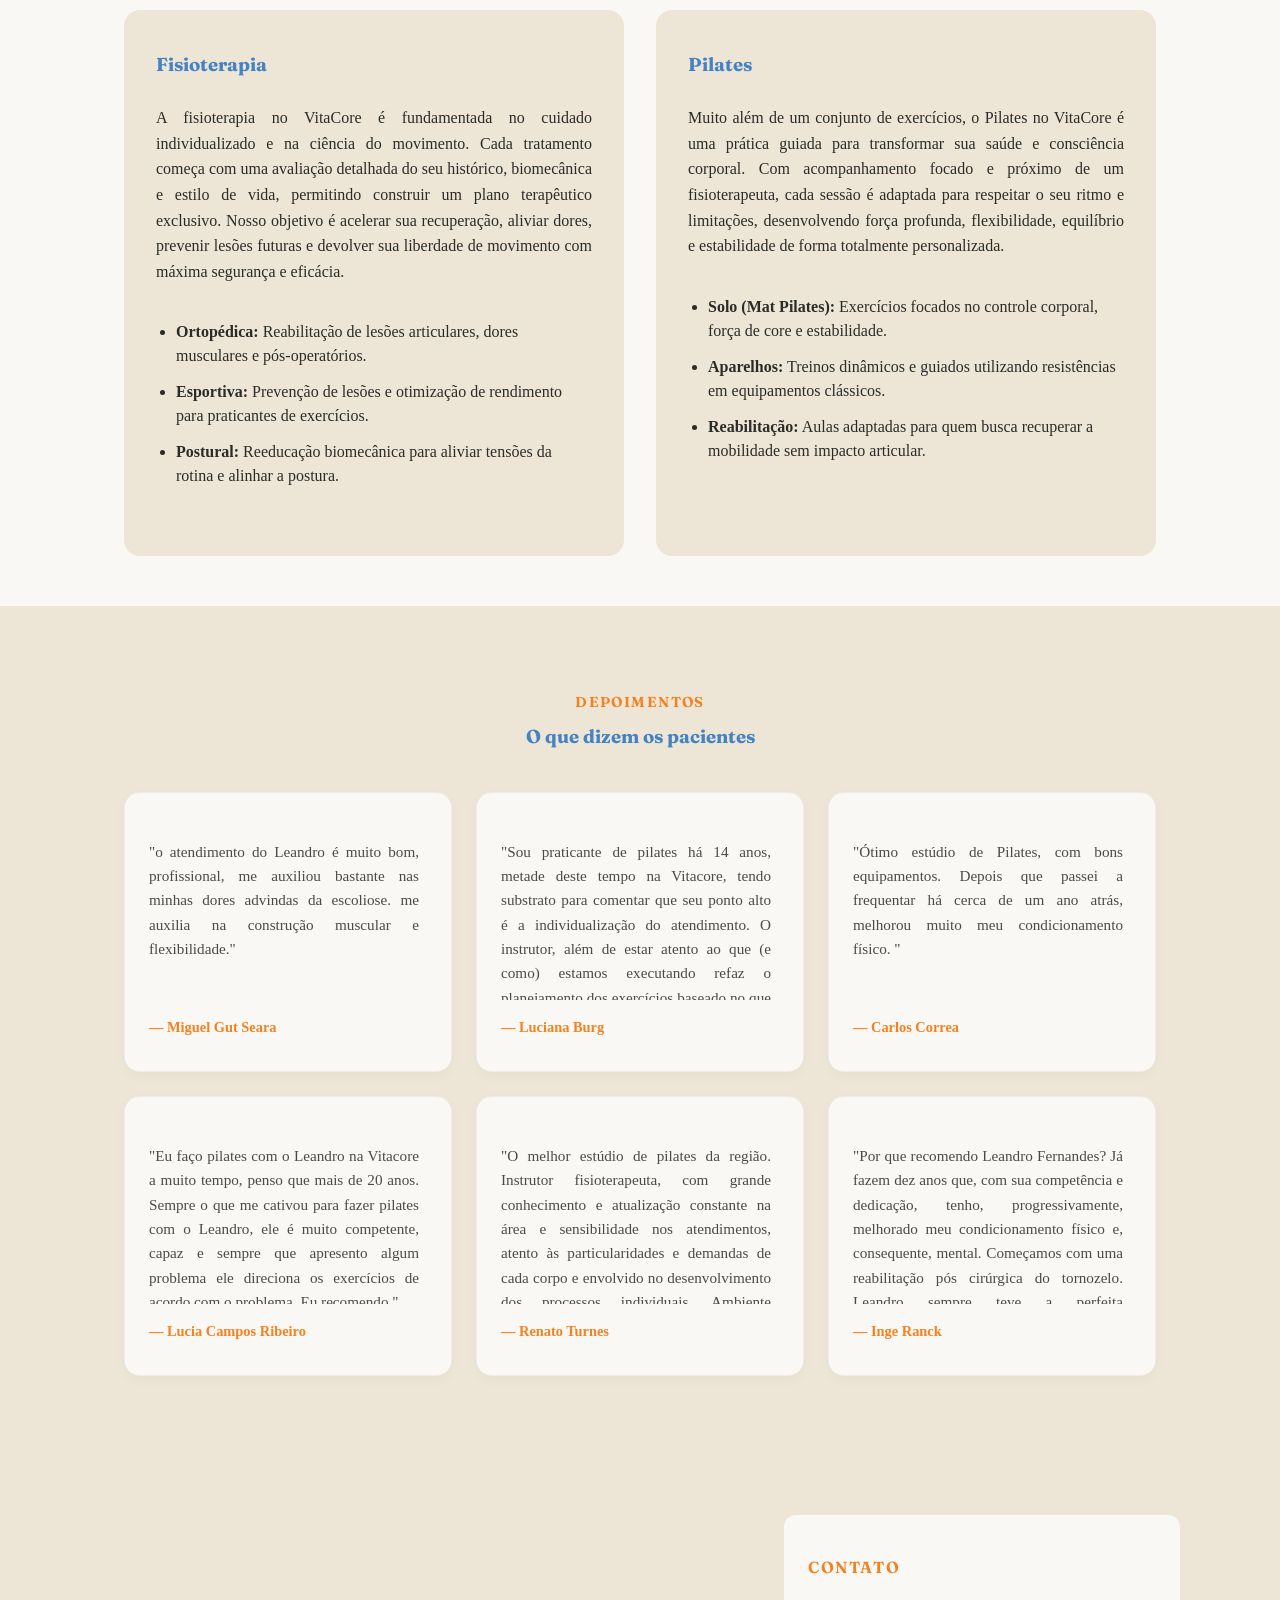
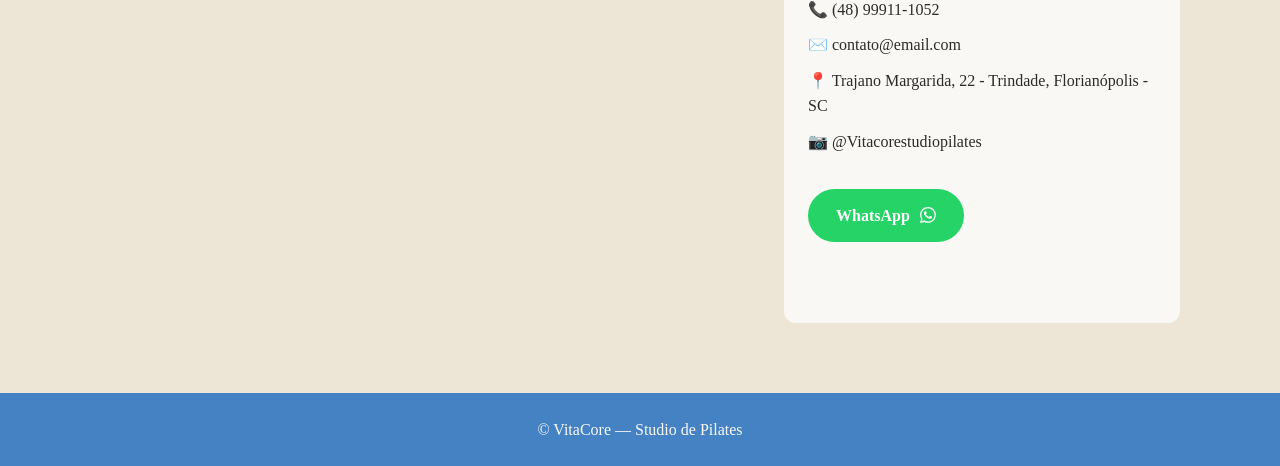
==== commit 1d733936: "substitui logo e ajusta links, adiciona scroll suave e modifica paddings em seções" ====
--- a/main.html
+++ b/main.html
@@ -12,23 +12,25 @@
   <link rel="stylesheet" href="style.css">
 </head>
 
+<script src="menu.js"></script>
+
 <body>
 
   <header class="site-header">
     <div class="container header-inner">
       <!-- imagem do seu logo -->
       <a href="#" class="logo">
-        <img src="img/vitacore-logo.png" alt="Vitacore Studio Pilates" class="logo-img">
+        <img src="img/logo Vitacore degrade sombreado sem fundo (2).png" alt="Vitacore Studio Pilates" class="logo-img">
       </a>
 
       <nav class="nav">
         <a href="#inicio">Início</a>
+        <a href="#sobremim">Sobre o Profissional</a>
         <a href="#servicos">Serviços</a>
-        <a href="#sobremim">Sobre o Profissional</a>
         <a href="#depoimentos">Depoimentos</a>
         <a href="#contato">Contato</a>
       </nav>
-      <a href="#contato" class="btn btn-primary nav-cta">
+      <a href="https://wa.me/554899111052" class="btn btn-primary nav-cta" target="_blank">
         <p>Agendar</p>
         <svg xmlns="http://www.w3.org/2000/svg"
               width="16" height="16" fill="currentColor" class="bi bi-whatsapp" viewBox="0 0 16 16">
--- a/style.css
+++ b/style.css
@@ -12,6 +12,11 @@
 
 * {
   box-sizing: border-box;
+}
+
+html {
+  scroll-padding-top: 70px;
+  scroll-behavior: smooth;
 }
 
 body {
@@ -158,6 +163,73 @@
   font-size: 1.5rem;
 }
 
+ 
+/* Menu Toggle - Animação e comportamento */
+.menu-toggle {
+  cursor: pointer;
+  transition: transform 0.3s ease;
+}
+ 
+.menu-toggle:hover {
+  transform: scale(1.1);
+}
+ 
+.nav {
+  transition: all 0.3s ease;
+}
+ 
+/* Estado aberto do menu em mobile */
+@media (max-width: 480px) {
+  .nav.open {
+    display: flex;
+    flex-direction: column;
+    position: fixed;
+    top: 56px;
+    left: 0;
+    right: 0;
+    background: var(--branco-quente);
+    padding: 20px 24px;
+    box-shadow: 0px 8px 24px rgba(0, 0, 0, 0.12);
+    z-index: 100;
+    gap: 16px;
+  }
+ 
+  .nav a {
+    padding: 12px 0;
+    border-bottom: 1px solid rgba(0, 0, 0, 0.05);
+  }
+ 
+  .nav a:last-child {
+    border-bottom: none;
+  }
+}
+ 
+@media (max-width: 768px) {
+  .nav.open {
+    display: flex;
+    flex-direction: column;
+    position: fixed;
+    top: 56px;
+    left: 0;
+    right: 0;
+    background: var(--branco-quente);
+    padding: 20px 24px;
+    box-shadow: 0px 8px 24px rgba(0, 0, 0, 0.12);
+    z-index: 100;
+    gap: 16px;
+  }
+ 
+  .nav a {
+    padding: 12px 0;
+    border-bottom: 1px solid rgba(0, 0, 0, 0.05);
+  }
+ 
+  .nav a:last-child {
+    border-bottom: none;
+  }
+}
+ 
+
 .header-inner .btn-primary {
   padding: 2px 30px;
 }
@@ -235,8 +307,8 @@
 
 /* Sobre */
 .sobre {
-  background: var(--branco-quente); /* Alinhado ao seu padrão de cores claras */
-  padding: 80px 0 0; /* Aumenta a área vertical para ocupar bem a tela */
+  background: var(--branco-quente); 
+  padding: 40px 0 0; /* Aumenta a área vertical para ocupar bem a tela */
 }
 
 .sobre-inner {
@@ -411,7 +483,7 @@
 /* Serviços */
 .servicos {
   background: var(--branco-quente);
-  padding: 80px 0 0; /* Aumenta a área vertical para ocupar bem a tela */
+  padding: 30px 0 0; /* Aumenta a área vertical para ocupar bem a tela */
   width: 100%;
 }
 
@@ -473,7 +545,7 @@
 /* Depoimentos */
 .depoimentos {
   background: var(--areia);
-  padding: 80px 0; /* Aumenta a área vertical para ocupar bem a tela */
+  padding: 35px 0; /* Aumenta a área vertical para ocupar bem a tela */
 }
 
 .depoimentos-track {
@@ -627,6 +699,7 @@
 
   .nav.open {
     display: flex;
+    box-shadow: 0 5px 5px rgba(0, 0, 0, 0.10);
   }
 
   .hero-inner,
@@ -838,6 +911,10 @@
     padding: 32px 16px 32px;
   }
 
+ /* .section {
+    padding-top: 35px !important;
+  } */
+
   .header-inner {
     padding: 12px 16px;
   }
@@ -911,9 +988,6 @@
     border-top: 1px solid rgba(47, 69, 56, 0.1);
   }
 
-  .feature-item {
-    text-align: center;
-  }
 
   .feature-icon {
     width: 48px;
@@ -929,6 +1003,7 @@
   .feature-item p {
     font-size: 0.85rem;
     line-height: 1.3;
+    text-align: center;
   }
 
   h2 {
